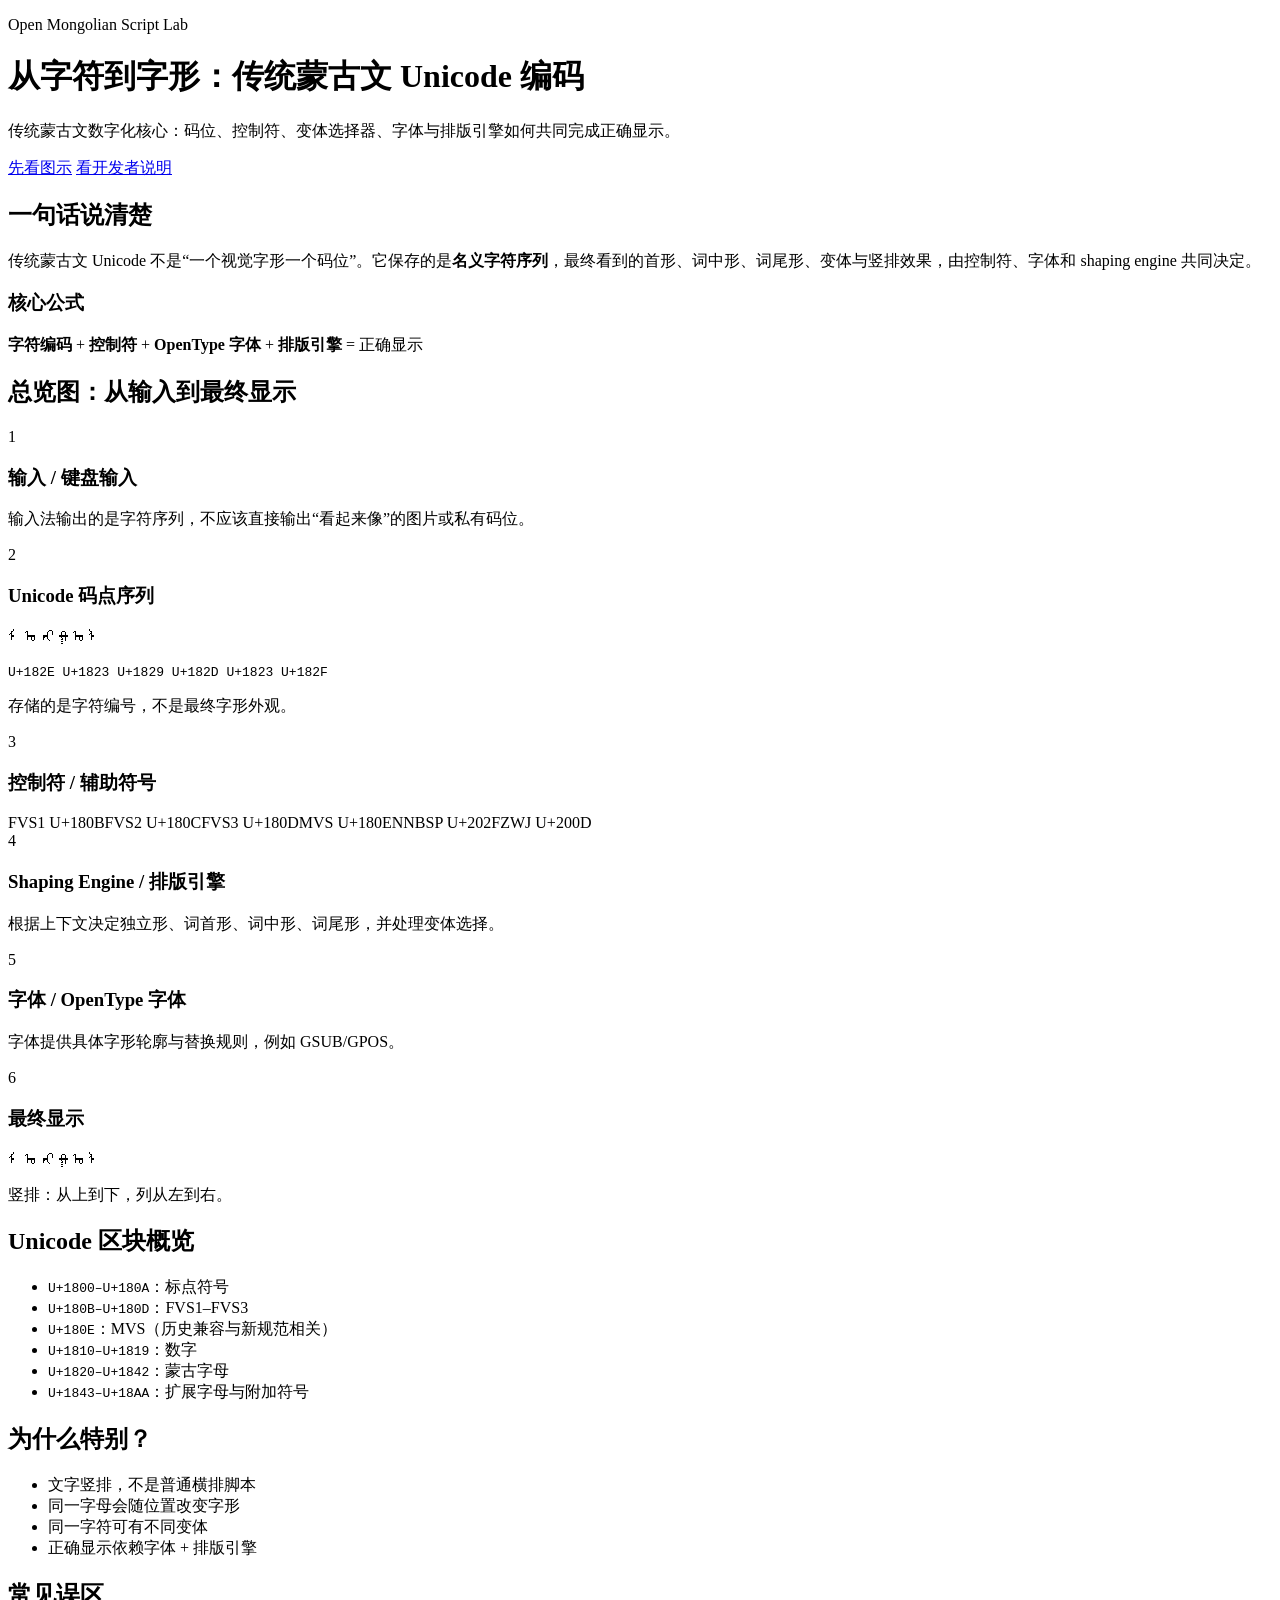
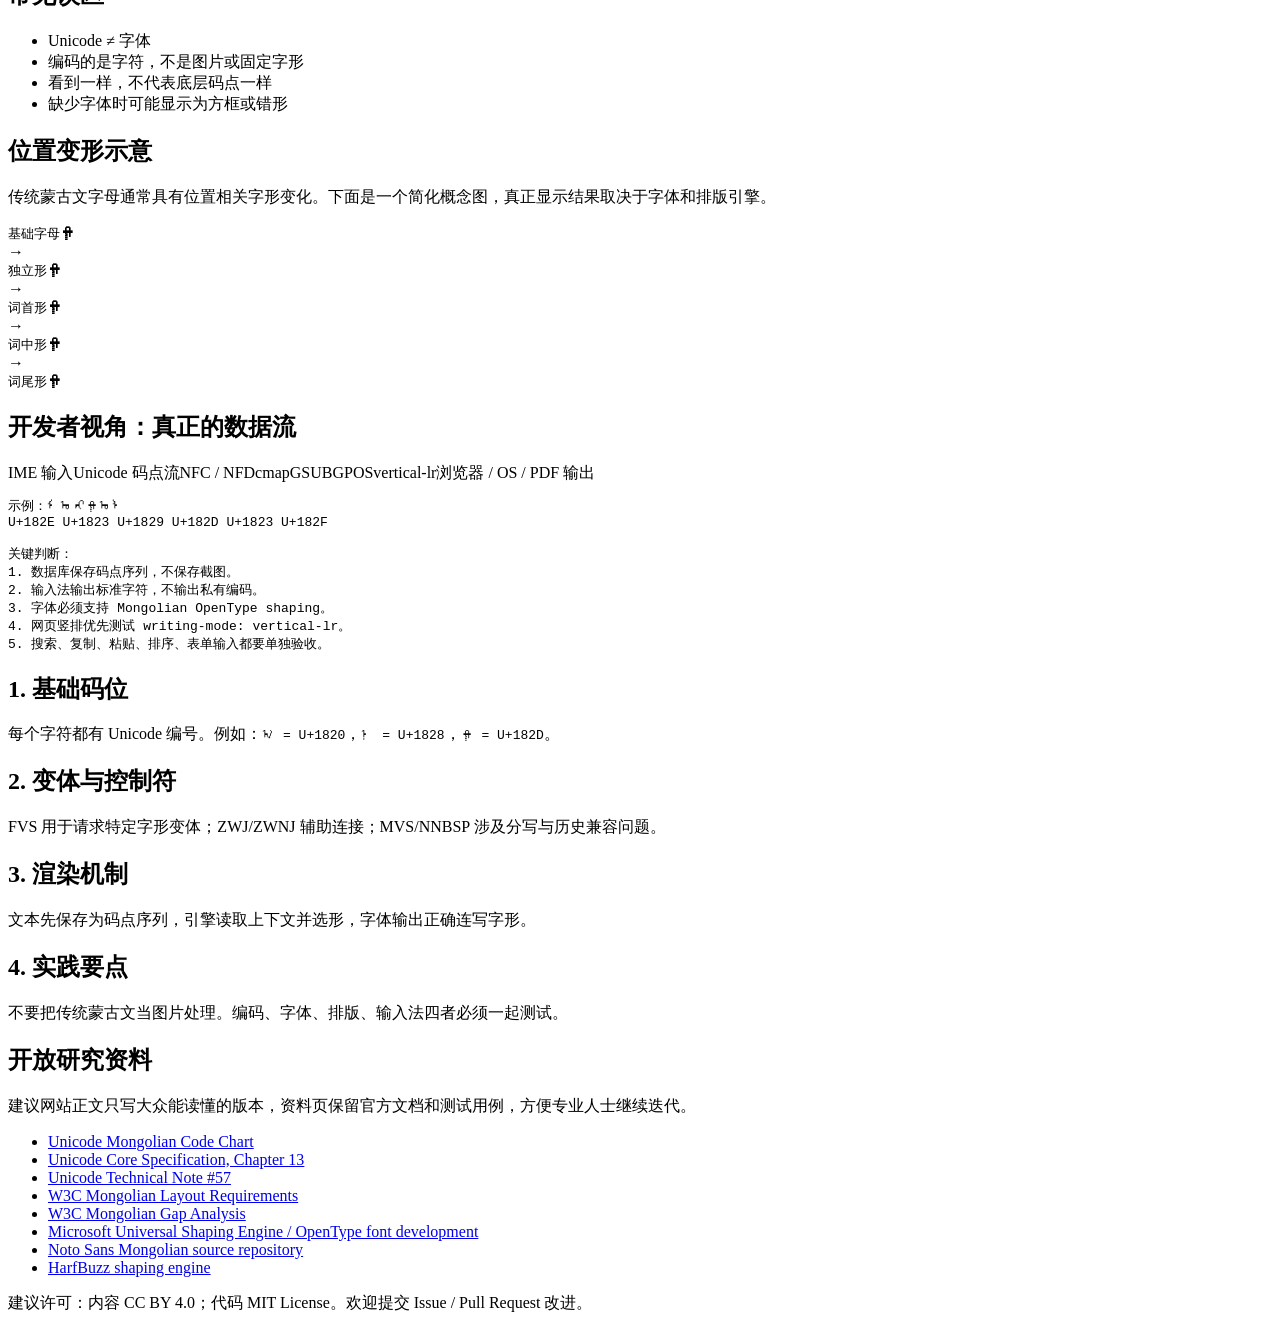
==== index.html @ ed8acf98 "Add initial open Unicode guide webpage" ====
<!doctype html>
<html lang="zh-Hans">
<head>
  <meta charset="utf-8" />
  <meta name="viewport" content="width=device-width, initial-scale=1" />
  <title>从字符到字形：传统蒙古文 Unicode 编码</title>
  <meta name="description" content="用图示解释传统蒙古文 Unicode 编码：码位、FVS/MVS/ZWJ、字体、排版引擎与竖排显示。适合大众理解，也适合开发者继续研究迭代。" />
  <link rel="stylesheet" href="./style.css" />
</head>
<body>
  <header class="hero">
    <p class="eyebrow">Open Mongolian Script Lab</p>
    <h1>从字符到字形：传统蒙古文 Unicode 编码</h1>
    <p class="subtitle">传统蒙古文数字化核心：码位、控制符、变体选择器、字体与排版引擎如何共同完成正确显示。</p>
    <div class="hero-actions">
      <a href="#visual" class="btn primary">先看图示</a>
      <a href="#developer" class="btn">看开发者说明</a>
    </div>
  </header>

  <main>
    <section class="section two-col">
      <div>
        <h2>一句话说清楚</h2>
        <p class="lead">传统蒙古文 Unicode 不是“一个视觉字形一个码位”。它保存的是<strong>名义字符序列</strong>，最终看到的首形、词中形、词尾形、变体与竖排效果，由控制符、字体和 shaping engine 共同决定。</p>
      </div>
      <aside class="card">
        <h3>核心公式</h3>
        <p><strong>字符编码</strong> + <strong>控制符</strong> + <strong>OpenType 字体</strong> + <strong>排版引擎</strong> = 正确显示</p>
      </aside>
    </section>

    <section id="visual" class="section">
      <h2>总览图：从输入到最终显示</h2>
      <div class="pipeline">
        <article class="step"><span class="num">1</span><h3>输入 / 键盘输入</h3><p>输入法输出的是字符序列，不应该直接输出“看起来像”的图片或私有码位。</p></article>
        <article class="step"><span class="num">2</span><h3>Unicode 码点序列</h3><p class="mongolian-row">ᠮᠣᠩᠭᠣᠯ</p><code>U+182E U+1823 U+1829 U+182D U+1823 U+182F</code><p class="note">存储的是字符编号，不是最终字形外观。</p></article>
        <article class="step"><span class="num">3</span><h3>控制符 / 辅助符号</h3><div class="chips"><span>FVS1 U+180B</span><span>FVS2 U+180C</span><span>FVS3 U+180D</span><span>MVS U+180E</span><span>NNBSP U+202F</span><span>ZWJ U+200D</span></div></article>
        <article class="step"><span class="num">4</span><h3>Shaping Engine / 排版引擎</h3><p>根据上下文决定独立形、词首形、词中形、词尾形，并处理变体选择。</p></article>
        <article class="step"><span class="num">5</span><h3>字体 / OpenType 字体</h3><p>字体提供具体字形轮廓与替换规则，例如 GSUB/GPOS。</p></article>
        <article class="step"><span class="num">6</span><h3>最终显示</h3><div class="vertical-demo">ᠮᠣᠩᠭᠣᠯ</div><p>竖排：从上到下，列从左到右。</p></article>
      </div>
    </section>

    <section class="section grid-3">
      <article class="card"><h2>Unicode 区块概览</h2><ul><li><code>U+1800–U+180A</code>：标点符号</li><li><code>U+180B–U+180D</code>：FVS1–FVS3</li><li><code>U+180E</code>：MVS（历史兼容与新规范相关）</li><li><code>U+1810–U+1819</code>：数字</li><li><code>U+1820–U+1842</code>：蒙古字母</li><li><code>U+1843–U+18AA</code>：扩展字母与附加符号</li></ul></article>
      <article class="card"><h2>为什么特别？</h2><ul class="checks"><li>文字竖排，不是普通横排脚本</li><li>同一字母会随位置改变字形</li><li>同一字符可有不同变体</li><li>正确显示依赖字体 + 排版引擎</li></ul></article>
      <article class="card danger"><h2>常见误区</h2><ul><li>Unicode ≠ 字体</li><li>编码的是字符，不是图片或固定字形</li><li>看到一样，不代表底层码点一样</li><li>缺少字体时可能显示为方框或错形</li></ul></article>
    </section>

    <section class="section">
      <h2>位置变形示意</h2>
      <p>传统蒙古文字母通常具有位置相关字形变化。下面是一个简化概念图，真正显示结果取决于字体和排版引擎。</p>
      <div class="forms"><div><small>基础字母</small><b>ᠭ</b></div><span>→</span><div><small>独立形</small><b>ᠭ</b></div><span>→</span><div><small>词首形</small><b>ᠭ‍</b></div><span>→</span><div><small>词中形</small><b>‍ᠭ‍</b></div><span>→</span><div><small>词尾形</small><b>‍ᠭ</b></div></div>
    </section>

    <section id="developer" class="section">
      <h2>开发者视角：真正的数据流</h2>
      <div class="flow"><span>IME 输入</span><span>Unicode 码点流</span><span>NFC / NFD</span><span>cmap</span><span>GSUB</span><span>GPOS</span><span>vertical-lr</span><span>浏览器 / OS / PDF 输出</span></div>
      <pre><code>示例：ᠮᠣᠩᠭᠣᠯ
U+182E U+1823 U+1829 U+182D U+1823 U+182F

关键判断：
1. 数据库保存码点序列，不保存截图。
2. 输入法输出标准字符，不输出私有编码。
3. 字体必须支持 Mongolian OpenType shaping。
4. 网页竖排优先测试 writing-mode: vertical-lr。
5. 搜索、复制、粘贴、排序、表单输入都要单独验收。</code></pre>
    </section>

    <section class="section four">
      <article class="card"><h2>1. 基础码位</h2><p>每个字符都有 Unicode 编号。例如：<code>ᠠ = U+1820</code>，<code>ᠨ = U+1828</code>，<code>ᠭ = U+182D</code>。</p></article>
      <article class="card"><h2>2. 变体与控制符</h2><p>FVS 用于请求特定字形变体；ZWJ/ZWNJ 辅助连接；MVS/NNBSP 涉及分写与历史兼容问题。</p></article>
      <article class="card"><h2>3. 渲染机制</h2><p>文本先保存为码点序列，引擎读取上下文并选形，字体输出正确连写字形。</p></article>
      <article class="card"><h2>4. 实践要点</h2><p>不要把传统蒙古文当图片处理。编码、字体、排版、输入法四者必须一起测试。</p></article>
    </section>

    <section class="section sources">
      <h2>开放研究资料</h2>
      <p>建议网站正文只写大众能读懂的版本，资料页保留官方文档和测试用例，方便专业人士继续迭代。</p>
      <ul>
        <li><a href="https://www.unicode.org/charts/PDF/U1800.pdf">Unicode Mongolian Code Chart</a></li>
        <li><a href="https://www.unicode.org/versions/Unicode17.0.0/core-spec/chapter-13/">Unicode Core Specification, Chapter 13</a></li>
        <li><a href="https://www.unicode.org/notes/tn57/">Unicode Technical Note #57</a></li>
        <li><a href="https://www.w3.org/TR/mlreq/">W3C Mongolian Layout Requirements</a></li>
        <li><a href="https://www.w3.org/TR/mong-gap/">W3C Mongolian Gap Analysis</a></li>
        <li><a href="https://learn.microsoft.com/en-us/typography/script-development/use">Microsoft Universal Shaping Engine / OpenType font development</a></li>
        <li><a href="https://github.com/notofonts/mongolian">Noto Sans Mongolian source repository</a></li>
        <li><a href="https://github.com/harfbuzz/harfbuzz">HarfBuzz shaping engine</a></li>
      </ul>
    </section>
  </main>
  <footer><p>建议许可：内容 CC BY 4.0；代码 MIT License。欢迎提交 Issue / Pull Request 改进。</p></footer>
</body>
</html>
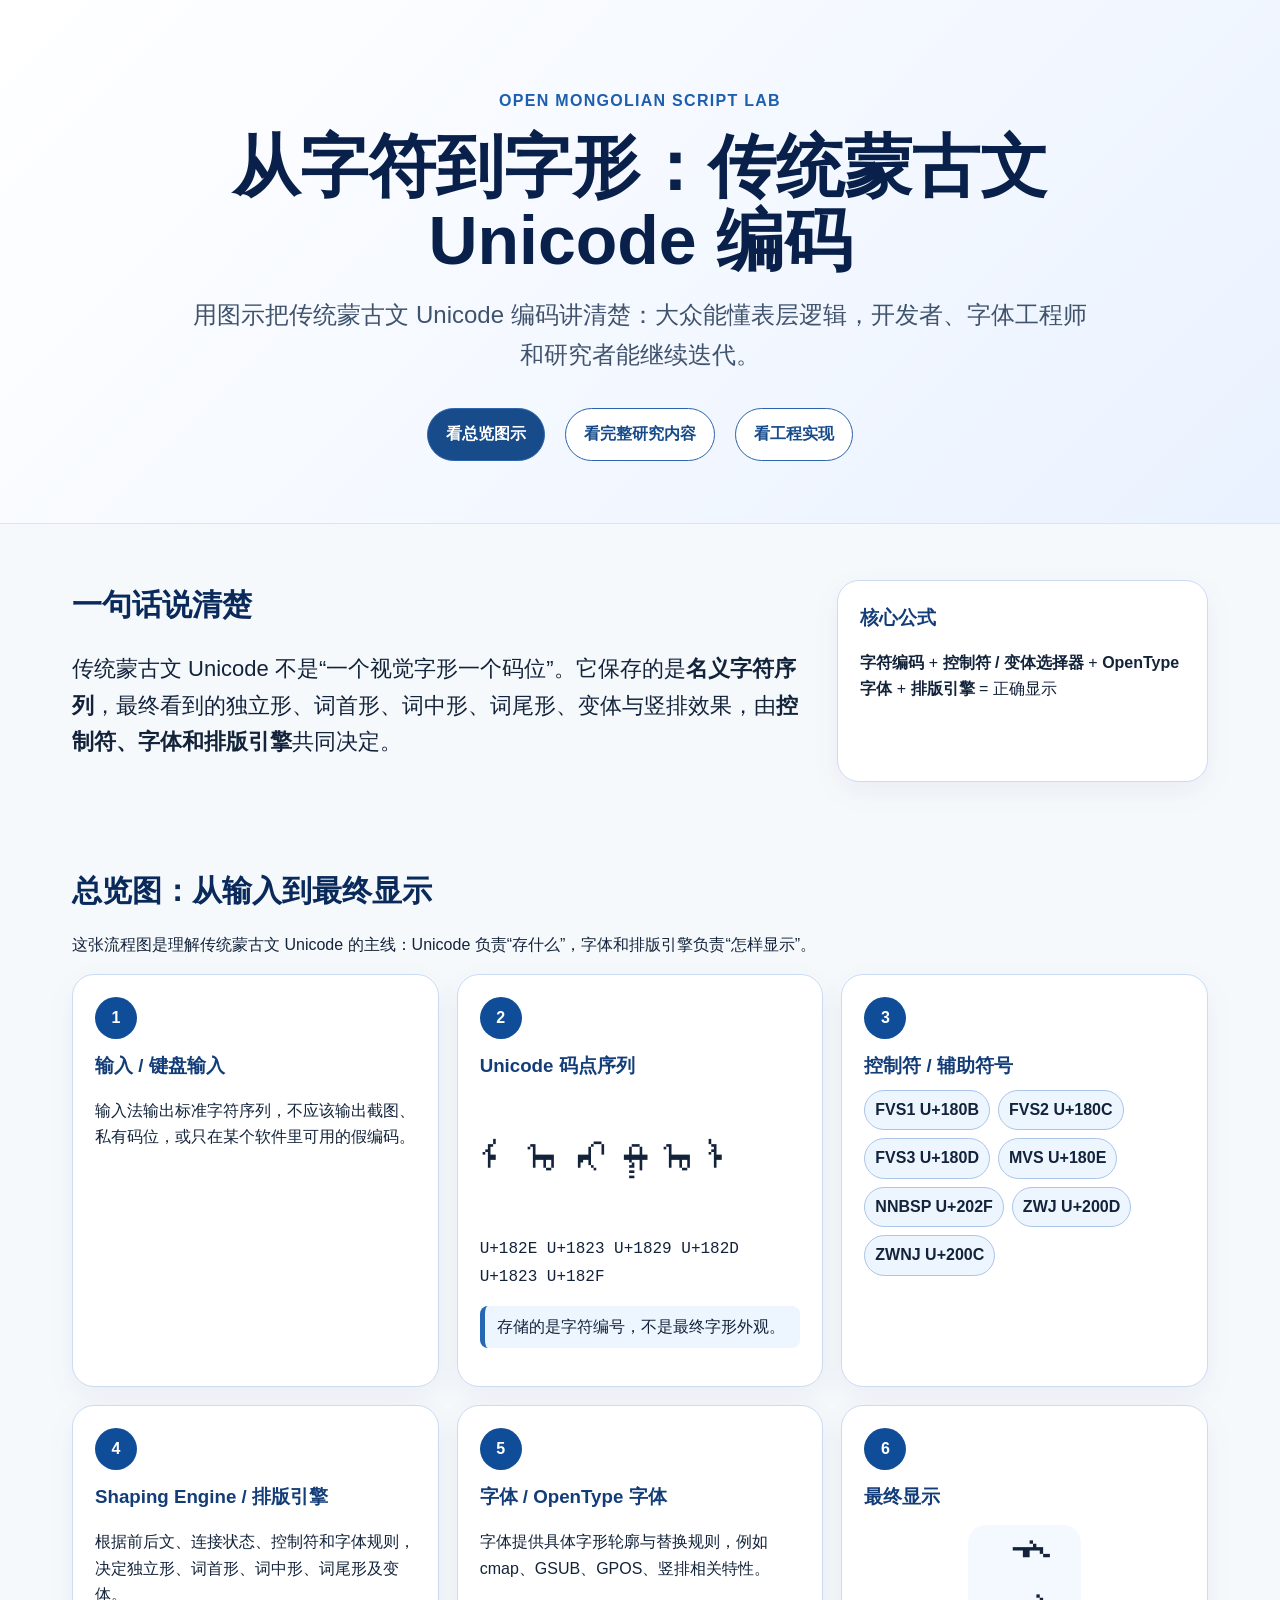
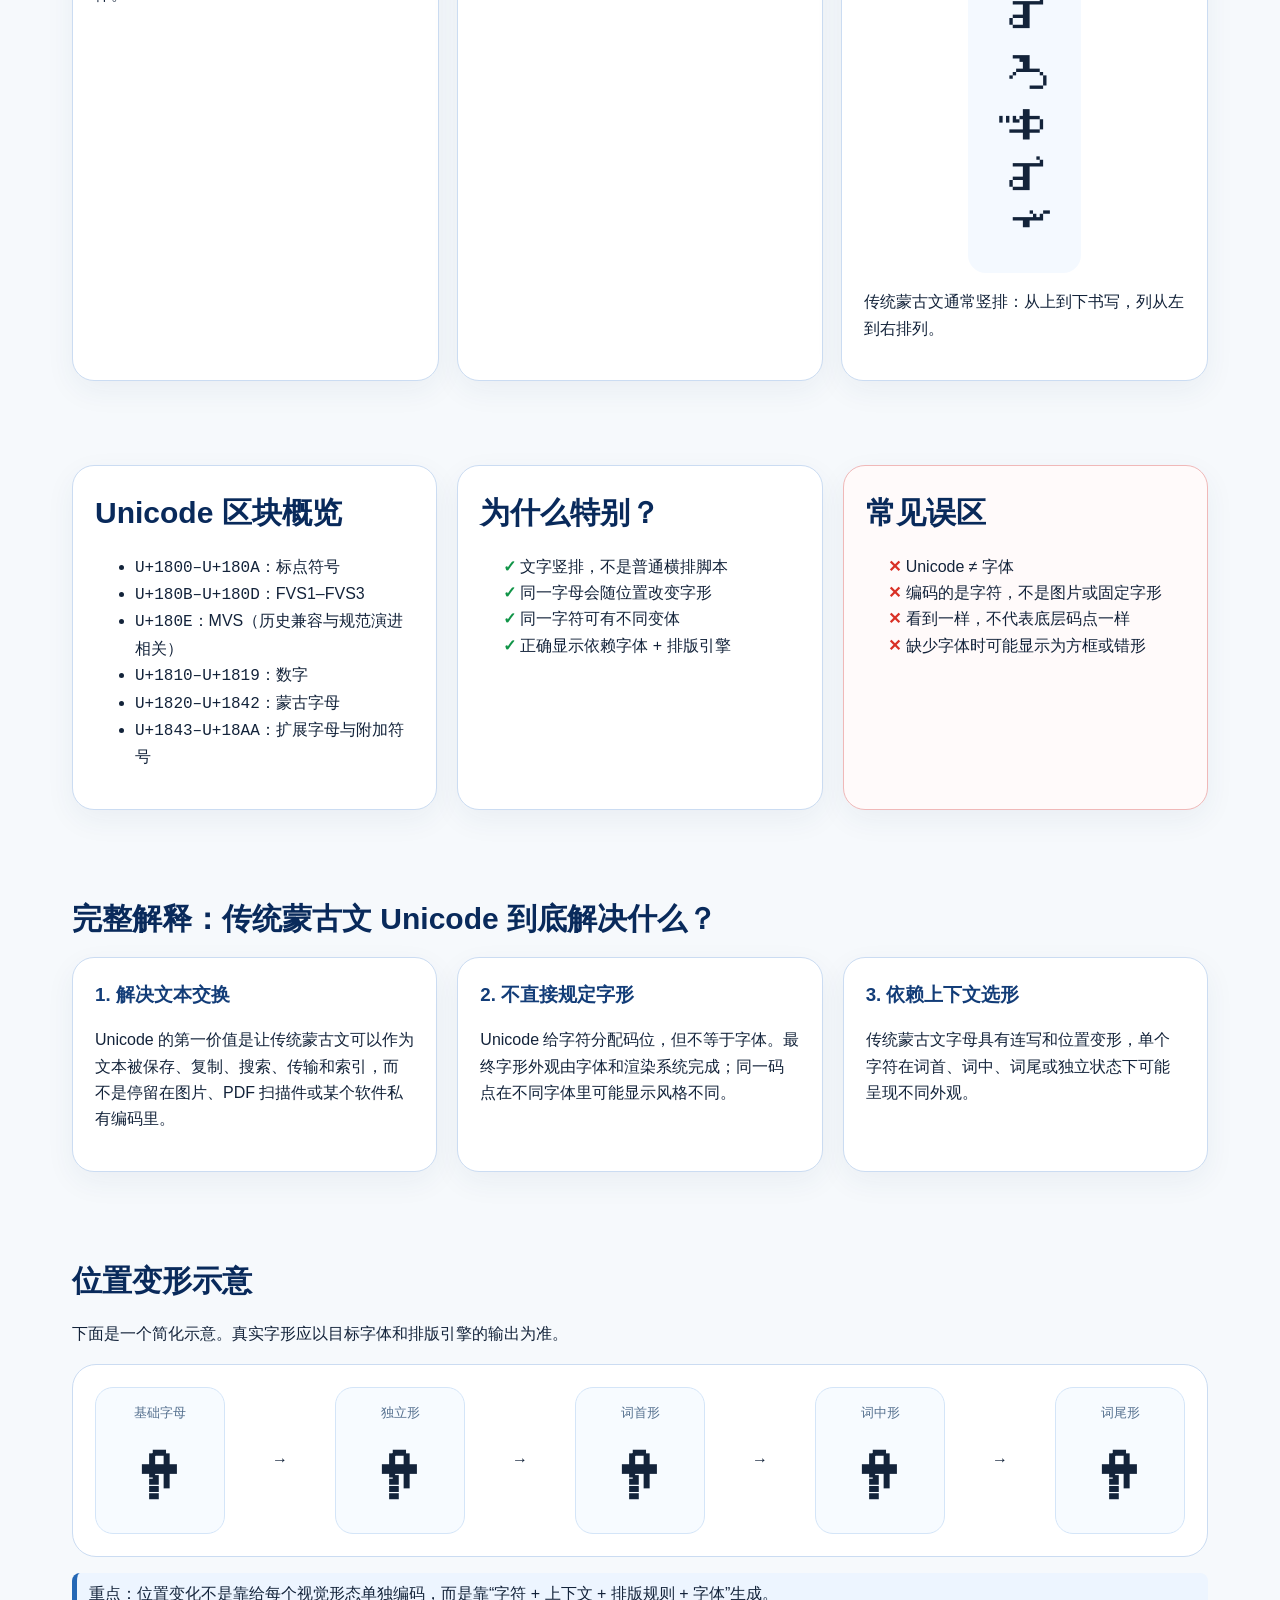
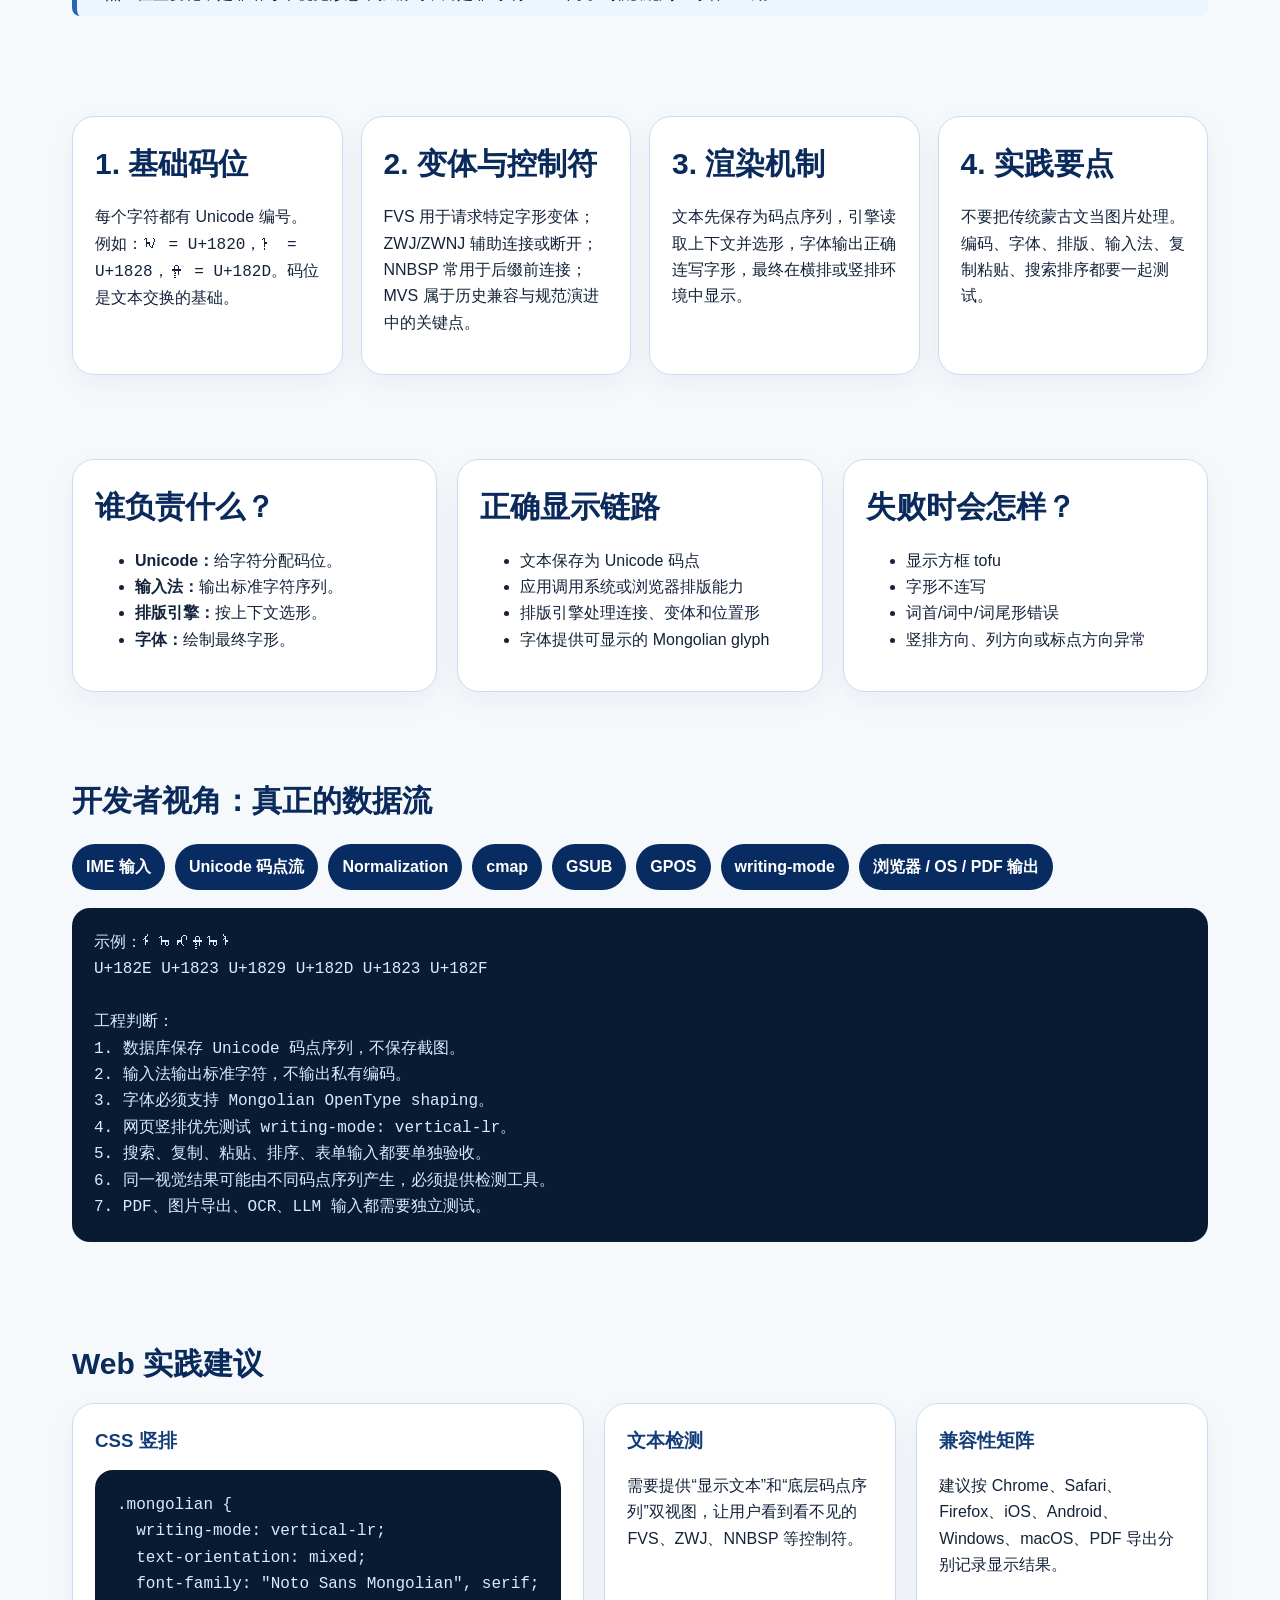
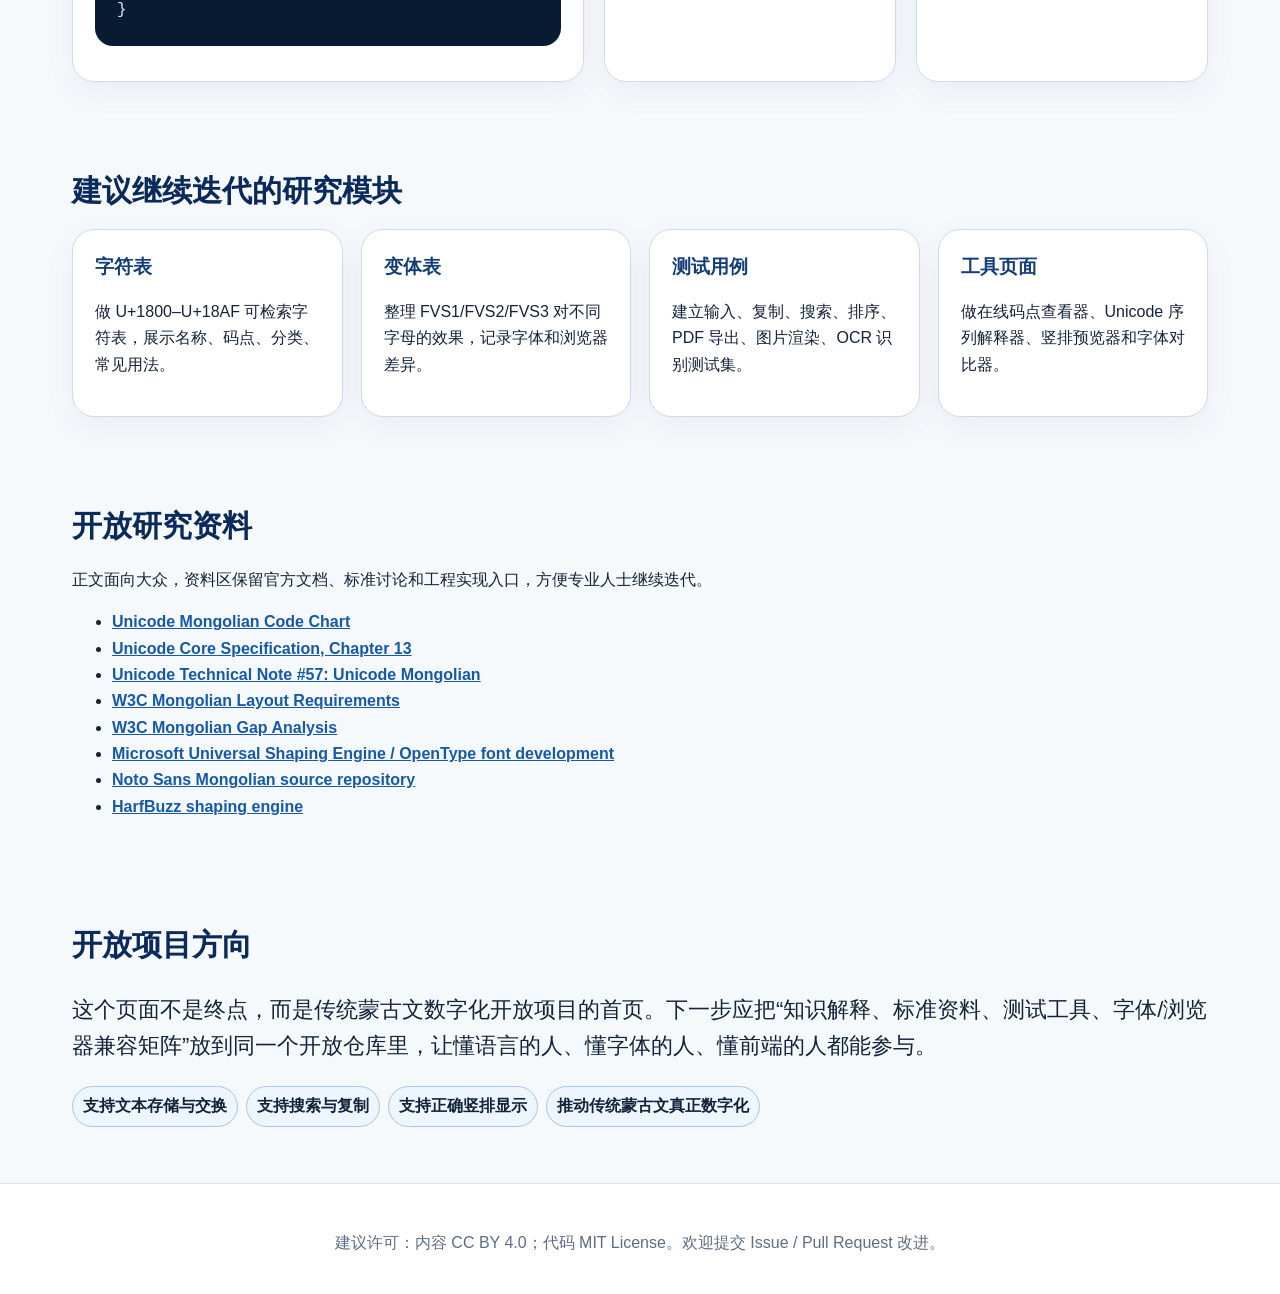
==== commit 4ade37a9: "Expand guide with full visual explanation and research sections" ====
--- a/index.html
+++ b/index.html
@@ -11,10 +11,11 @@
   <header class="hero">
     <p class="eyebrow">Open Mongolian Script Lab</p>
     <h1>从字符到字形：传统蒙古文 Unicode 编码</h1>
-    <p class="subtitle">传统蒙古文数字化核心：码位、控制符、变体选择器、字体与排版引擎如何共同完成正确显示。</p>
+    <p class="subtitle">用图示把传统蒙古文 Unicode 编码讲清楚：大众能懂表层逻辑，开发者、字体工程师和研究者能继续迭代。</p>
     <div class="hero-actions">
-      <a href="#visual" class="btn primary">先看图示</a>
-      <a href="#developer" class="btn">看开发者说明</a>
+      <a href="#visual" class="btn primary">看总览图示</a>
+      <a href="#deep-dive" class="btn">看完整研究内容</a>
+      <a href="#developer" class="btn">看工程实现</a>
     </div>
   </header>
 
@@ -22,66 +23,108 @@
     <section class="section two-col">
       <div>
         <h2>一句话说清楚</h2>
-        <p class="lead">传统蒙古文 Unicode 不是“一个视觉字形一个码位”。它保存的是<strong>名义字符序列</strong>，最终看到的首形、词中形、词尾形、变体与竖排效果，由控制符、字体和 shaping engine 共同决定。</p>
+        <p class="lead">传统蒙古文 Unicode 不是“一个视觉字形一个码位”。它保存的是<strong>名义字符序列</strong>，最终看到的独立形、词首形、词中形、词尾形、变体与竖排效果，由<strong>控制符、字体和排版引擎</strong>共同决定。</p>
       </div>
       <aside class="card">
         <h3>核心公式</h3>
-        <p><strong>字符编码</strong> + <strong>控制符</strong> + <strong>OpenType 字体</strong> + <strong>排版引擎</strong> = 正确显示</p>
+        <p><strong>字符编码</strong> + <strong>控制符 / 变体选择器</strong> + <strong>OpenType 字体</strong> + <strong>排版引擎</strong> = 正确显示</p>
       </aside>
     </section>
 
     <section id="visual" class="section">
       <h2>总览图：从输入到最终显示</h2>
+      <p>这张流程图是理解传统蒙古文 Unicode 的主线：Unicode 负责“存什么”，字体和排版引擎负责“怎样显示”。</p>
       <div class="pipeline">
-        <article class="step"><span class="num">1</span><h3>输入 / 键盘输入</h3><p>输入法输出的是字符序列，不应该直接输出“看起来像”的图片或私有码位。</p></article>
+        <article class="step"><span class="num">1</span><h3>输入 / 键盘输入</h3><p>输入法输出标准字符序列，不应该输出截图、私有码位，或只在某个软件里可用的假编码。</p></article>
         <article class="step"><span class="num">2</span><h3>Unicode 码点序列</h3><p class="mongolian-row">ᠮᠣᠩᠭᠣᠯ</p><code>U+182E U+1823 U+1829 U+182D U+1823 U+182F</code><p class="note">存储的是字符编号，不是最终字形外观。</p></article>
-        <article class="step"><span class="num">3</span><h3>控制符 / 辅助符号</h3><div class="chips"><span>FVS1 U+180B</span><span>FVS2 U+180C</span><span>FVS3 U+180D</span><span>MVS U+180E</span><span>NNBSP U+202F</span><span>ZWJ U+200D</span></div></article>
-        <article class="step"><span class="num">4</span><h3>Shaping Engine / 排版引擎</h3><p>根据上下文决定独立形、词首形、词中形、词尾形，并处理变体选择。</p></article>
-        <article class="step"><span class="num">5</span><h3>字体 / OpenType 字体</h3><p>字体提供具体字形轮廓与替换规则，例如 GSUB/GPOS。</p></article>
-        <article class="step"><span class="num">6</span><h3>最终显示</h3><div class="vertical-demo">ᠮᠣᠩᠭᠣᠯ</div><p>竖排：从上到下，列从左到右。</p></article>
+        <article class="step"><span class="num">3</span><h3>控制符 / 辅助符号</h3><div class="chips"><span>FVS1 U+180B</span><span>FVS2 U+180C</span><span>FVS3 U+180D</span><span>MVS U+180E</span><span>NNBSP U+202F</span><span>ZWJ U+200D</span><span>ZWNJ U+200C</span></div></article>
+        <article class="step"><span class="num">4</span><h3>Shaping Engine / 排版引擎</h3><p>根据前后文、连接状态、控制符和字体规则，决定独立形、词首形、词中形、词尾形及变体。</p></article>
+        <article class="step"><span class="num">5</span><h3>字体 / OpenType 字体</h3><p>字体提供具体字形轮廓与替换规则，例如 cmap、GSUB、GPOS、竖排相关特性。</p></article>
+        <article class="step"><span class="num">6</span><h3>最终显示</h3><div class="vertical-demo">ᠮᠣᠩᠭᠣᠯ</div><p>传统蒙古文通常竖排：从上到下书写，列从左到右排列。</p></article>
       </div>
     </section>
 
     <section class="section grid-3">
-      <article class="card"><h2>Unicode 区块概览</h2><ul><li><code>U+1800–U+180A</code>：标点符号</li><li><code>U+180B–U+180D</code>：FVS1–FVS3</li><li><code>U+180E</code>：MVS（历史兼容与新规范相关）</li><li><code>U+1810–U+1819</code>：数字</li><li><code>U+1820–U+1842</code>：蒙古字母</li><li><code>U+1843–U+18AA</code>：扩展字母与附加符号</li></ul></article>
+      <article class="card"><h2>Unicode 区块概览</h2><ul><li><code>U+1800–U+180A</code>：标点符号</li><li><code>U+180B–U+180D</code>：FVS1–FVS3</li><li><code>U+180E</code>：MVS（历史兼容与规范演进相关）</li><li><code>U+1810–U+1819</code>：数字</li><li><code>U+1820–U+1842</code>：蒙古字母</li><li><code>U+1843–U+18AA</code>：扩展字母与附加符号</li></ul></article>
       <article class="card"><h2>为什么特别？</h2><ul class="checks"><li>文字竖排，不是普通横排脚本</li><li>同一字母会随位置改变字形</li><li>同一字符可有不同变体</li><li>正确显示依赖字体 + 排版引擎</li></ul></article>
       <article class="card danger"><h2>常见误区</h2><ul><li>Unicode ≠ 字体</li><li>编码的是字符，不是图片或固定字形</li><li>看到一样，不代表底层码点一样</li><li>缺少字体时可能显示为方框或错形</li></ul></article>
     </section>
 
+    <section id="deep-dive" class="section">
+      <h2>完整解释：传统蒙古文 Unicode 到底解决什么？</h2>
+      <div class="grid-3">
+        <article class="card"><h3>1. 解决文本交换</h3><p>Unicode 的第一价值是让传统蒙古文可以作为文本被保存、复制、搜索、传输和索引，而不是停留在图片、PDF 扫描件或某个软件私有编码里。</p></article>
+        <article class="card"><h3>2. 不直接规定字形</h3><p>Unicode 给字符分配码位，但不等于字体。最终字形外观由字体和渲染系统完成；同一码点在不同字体里可能显示风格不同。</p></article>
+        <article class="card"><h3>3. 依赖上下文选形</h3><p>传统蒙古文字母具有连写和位置变形，单个字符在词首、词中、词尾或独立状态下可能呈现不同外观。</p></article>
+      </div>
+    </section>
+
     <section class="section">
       <h2>位置变形示意</h2>
-      <p>传统蒙古文字母通常具有位置相关字形变化。下面是一个简化概念图，真正显示结果取决于字体和排版引擎。</p>
+      <p>下面是一个简化示意。真实字形应以目标字体和排版引擎的输出为准。</p>
       <div class="forms"><div><small>基础字母</small><b>ᠭ</b></div><span>→</span><div><small>独立形</small><b>ᠭ</b></div><span>→</span><div><small>词首形</small><b>ᠭ‍</b></div><span>→</span><div><small>词中形</small><b>‍ᠭ‍</b></div><span>→</span><div><small>词尾形</small><b>‍ᠭ</b></div></div>
+      <p class="note">重点：位置变化不是靠给每个视觉形态单独编码，而是靠“字符 + 上下文 + 排版规则 + 字体”生成。</p>
+    </section>
+
+    <section class="section four">
+      <article class="card"><h2>1. 基础码位</h2><p>每个字符都有 Unicode 编号。例如：<code>ᠠ = U+1820</code>，<code>ᠨ = U+1828</code>，<code>ᠭ = U+182D</code>。码位是文本交换的基础。</p></article>
+      <article class="card"><h2>2. 变体与控制符</h2><p>FVS 用于请求特定字形变体；ZWJ/ZWNJ 辅助连接或断开；NNBSP 常用于后缀前连接；MVS 属于历史兼容与规范演进中的关键点。</p></article>
+      <article class="card"><h2>3. 渲染机制</h2><p>文本先保存为码点序列，引擎读取上下文并选形，字体输出正确连写字形，最终在横排或竖排环境中显示。</p></article>
+      <article class="card"><h2>4. 实践要点</h2><p>不要把传统蒙古文当图片处理。编码、字体、排版、输入法、复制粘贴、搜索排序都要一起测试。</p></article>
+    </section>
+
+    <section class="section grid-3">
+      <article class="card"><h2>谁负责什么？</h2><ul><li><strong>Unicode：</strong>给字符分配码位。</li><li><strong>输入法：</strong>输出标准字符序列。</li><li><strong>排版引擎：</strong>按上下文选形。</li><li><strong>字体：</strong>绘制最终字形。</li></ul></article>
+      <article class="card"><h2>正确显示链路</h2><ul><li>文本保存为 Unicode 码点</li><li>应用调用系统或浏览器排版能力</li><li>排版引擎处理连接、变体和位置形</li><li>字体提供可显示的 Mongolian glyph</li></ul></article>
+      <article class="card"><h2>失败时会怎样？</h2><ul><li>显示方框 tofu</li><li>字形不连写</li><li>词首/词中/词尾形错误</li><li>竖排方向、列方向或标点方向异常</li></ul></article>
     </section>
 
     <section id="developer" class="section">
       <h2>开发者视角：真正的数据流</h2>
-      <div class="flow"><span>IME 输入</span><span>Unicode 码点流</span><span>NFC / NFD</span><span>cmap</span><span>GSUB</span><span>GPOS</span><span>vertical-lr</span><span>浏览器 / OS / PDF 输出</span></div>
+      <div class="flow"><span>IME 输入</span><span>Unicode 码点流</span><span>Normalization</span><span>cmap</span><span>GSUB</span><span>GPOS</span><span>writing-mode</span><span>浏览器 / OS / PDF 输出</span></div>
       <pre><code>示例：ᠮᠣᠩᠭᠣᠯ
 U+182E U+1823 U+1829 U+182D U+1823 U+182F
 
-关键判断：
-1. 数据库保存码点序列，不保存截图。
+工程判断：
+1. 数据库保存 Unicode 码点序列，不保存截图。
 2. 输入法输出标准字符，不输出私有编码。
 3. 字体必须支持 Mongolian OpenType shaping。
 4. 网页竖排优先测试 writing-mode: vertical-lr。
-5. 搜索、复制、粘贴、排序、表单输入都要单独验收。</code></pre>
+5. 搜索、复制、粘贴、排序、表单输入都要单独验收。
+6. 同一视觉结果可能由不同码点序列产生，必须提供检测工具。
+7. PDF、图片导出、OCR、LLM 输入都需要独立测试。</code></pre>
     </section>
 
-    <section class="section four">
-      <article class="card"><h2>1. 基础码位</h2><p>每个字符都有 Unicode 编号。例如：<code>ᠠ = U+1820</code>，<code>ᠨ = U+1828</code>，<code>ᠭ = U+182D</code>。</p></article>
-      <article class="card"><h2>2. 变体与控制符</h2><p>FVS 用于请求特定字形变体；ZWJ/ZWNJ 辅助连接；MVS/NNBSP 涉及分写与历史兼容问题。</p></article>
-      <article class="card"><h2>3. 渲染机制</h2><p>文本先保存为码点序列，引擎读取上下文并选形，字体输出正确连写字形。</p></article>
-      <article class="card"><h2>4. 实践要点</h2><p>不要把传统蒙古文当图片处理。编码、字体、排版、输入法四者必须一起测试。</p></article>
+    <section class="section">
+      <h2>Web 实践建议</h2>
+      <div class="grid-3">
+        <article class="card"><h3>CSS 竖排</h3><pre><code>.mongolian {
+  writing-mode: vertical-lr;
+  text-orientation: mixed;
+  font-family: "Noto Sans Mongolian", serif;
+}</code></pre></article>
+        <article class="card"><h3>文本检测</h3><p>需要提供“显示文本”和“底层码点序列”双视图，让用户看到看不见的 FVS、ZWJ、NNBSP 等控制符。</p></article>
+        <article class="card"><h3>兼容性矩阵</h3><p>建议按 Chrome、Safari、Firefox、iOS、Android、Windows、macOS、PDF 导出分别记录显示结果。</p></article>
+      </div>
+    </section>
+
+    <section class="section">
+      <h2>建议继续迭代的研究模块</h2>
+      <div class="four">
+        <article class="card"><h3>字符表</h3><p>做 U+1800–U+18AF 可检索字符表，展示名称、码点、分类、常见用法。</p></article>
+        <article class="card"><h3>变体表</h3><p>整理 FVS1/FVS2/FVS3 对不同字母的效果，记录字体和浏览器差异。</p></article>
+        <article class="card"><h3>测试用例</h3><p>建立输入、复制、搜索、排序、PDF 导出、图片渲染、OCR 识别测试集。</p></article>
+        <article class="card"><h3>工具页面</h3><p>做在线码点查看器、Unicode 序列解释器、竖排预览器和字体对比器。</p></article>
+      </div>
     </section>
 
     <section class="section sources">
       <h2>开放研究资料</h2>
-      <p>建议网站正文只写大众能读懂的版本，资料页保留官方文档和测试用例，方便专业人士继续迭代。</p>
+      <p>正文面向大众，资料区保留官方文档、标准讨论和工程实现入口，方便专业人士继续迭代。</p>
       <ul>
         <li><a href="https://www.unicode.org/charts/PDF/U1800.pdf">Unicode Mongolian Code Chart</a></li>
         <li><a href="https://www.unicode.org/versions/Unicode17.0.0/core-spec/chapter-13/">Unicode Core Specification, Chapter 13</a></li>
-        <li><a href="https://www.unicode.org/notes/tn57/">Unicode Technical Note #57</a></li>
+        <li><a href="https://www.unicode.org/notes/tn57/">Unicode Technical Note #57: Unicode Mongolian</a></li>
         <li><a href="https://www.w3.org/TR/mlreq/">W3C Mongolian Layout Requirements</a></li>
         <li><a href="https://www.w3.org/TR/mong-gap/">W3C Mongolian Gap Analysis</a></li>
         <li><a href="https://learn.microsoft.com/en-us/typography/script-development/use">Microsoft Universal Shaping Engine / OpenType font development</a></li>
@@ -89,6 +132,12 @@
         <li><a href="https://github.com/harfbuzz/harfbuzz">HarfBuzz shaping engine</a></li>
       </ul>
     </section>
+
+    <section class="section">
+      <h2>开放项目方向</h2>
+      <p class="lead">这个页面不是终点，而是传统蒙古文数字化开放项目的首页。下一步应把“知识解释、标准资料、测试工具、字体/浏览器兼容矩阵”放到同一个开放仓库里，让懂语言的人、懂字体的人、懂前端的人都能参与。</p>
+      <div class="chips"><span>支持文本存储与交换</span><span>支持搜索与复制</span><span>支持正确竖排显示</span><span>推动传统蒙古文真正数字化</span></div>
+    </section>
   </main>
   <footer><p>建议许可：内容 CC BY 4.0；代码 MIT License。欢迎提交 Issue / Pull Request 改进。</p></footer>
 </body>
--- a/style.css
+++ b/style.css
@@ -0,0 +1 @@
+*{box-sizing:border-box}body{margin:0;font-family:-apple-system,BlinkMacSystemFont,"Segoe UI","Noto Sans SC","Noto Sans Mongolian",Arial,sans-serif;color:#13233a;background:#f6f9fc;line-height:1.65}.hero{background:linear-gradient(135deg,#ffffff,#eaf2ff);padding:72px 24px 56px;text-align:center;border-bottom:1px solid #d9e5f5}.eyebrow{color:#1d5fae;font-weight:800;letter-spacing:.08em;text-transform:uppercase}.hero h1{font-size:clamp(34px,6vw,68px);line-height:1.08;margin:10px auto;max-width:1100px;color:#08204a}.subtitle{font-size:clamp(18px,2vw,24px);max-width:900px;margin:18px auto;color:#40536d}.hero-actions{margin-top:28px}.btn{display:inline-block;margin:6px 8px;padding:12px 18px;border:1px solid #2c64ad;border-radius:999px;color:#174b8a;text-decoration:none;font-weight:700;background:white}.btn.primary{background:#174b8a;color:white}.section{max-width:1180px;margin:28px auto;padding:28px 22px}.two-col{display:grid;grid-template-columns:2fr 1fr;gap:24px}.lead{font-size:22px}.card,.step{background:#fff;border:1px solid #cbdcf2;border-radius:22px;padding:22px;box-shadow:0 10px 30px rgba(26,65,110,.06)}h2{font-size:30px;color:#092a5b;margin:0 0 14px}h3{color:#133d78;margin:0 0 8px}.pipeline{display:grid;grid-template-columns:repeat(3,1fr);gap:18px}.num{display:inline-grid;place-items:center;background:#0f4d99;color:white;border-radius:50%;width:42px;height:42px;font-weight:900;margin-bottom:12px}.mongolian-row{font-size:42px;letter-spacing:.08em}.note{background:#edf5ff;border-left:5px solid #2467b5;padding:8px 12px;border-radius:8px}.chips{display:flex;flex-wrap:wrap;gap:8px}.chips span{background:#edf5ff;border:1px solid #aac5e8;border-radius:999px;padding:6px 10px;font-weight:700}.vertical-demo{writing-mode:vertical-lr;text-orientation:mixed;font-size:54px;min-height:180px;margin:12px auto;padding:12px;background:#f4f9ff;border-radius:18px;width:max-content}.grid-3{display:grid;grid-template-columns:repeat(3,1fr);gap:20px}.checks li::marker{content:"✓ ";color:#109447;font-weight:900}.danger{border-color:#f0b8b8;background:#fffafa}.danger li::marker{content:"✕ ";color:#d93025;font-weight:900}.forms{display:flex;align-items:center;justify-content:space-between;gap:12px;background:white;border:1px solid #cbdcf2;border-radius:24px;padding:22px;overflow:auto}.forms div{min-width:130px;text-align:center;background:#f7fbff;border:1px solid #d4e5f8;border-radius:18px;padding:14px}.forms b{display:block;font-size:58px}.forms small{display:block;color:#55708f}.flow{display:flex;flex-wrap:wrap;gap:10px;margin:18px 0}.flow span{background:#082b61;color:#fff;border-radius:999px;padding:10px 14px;font-weight:800}.four{display:grid;grid-template-columns:repeat(4,1fr);gap:18px}pre{background:#081b33;color:#dbeafe;padding:22px;border-radius:18px;overflow:auto}code{font-family:"SFMono-Regular",Consolas,monospace}.sources a{color:#1559a8;font-weight:700}footer{text-align:center;padding:30px;color:#5b6e86;background:white;border-top:1px solid #d9e5f5}@media(max-width:900px){.two-col,.grid-3,.pipeline,.four{grid-template-columns:1fr}.hero{text-align:left}.forms{justify-content:flex-start}}
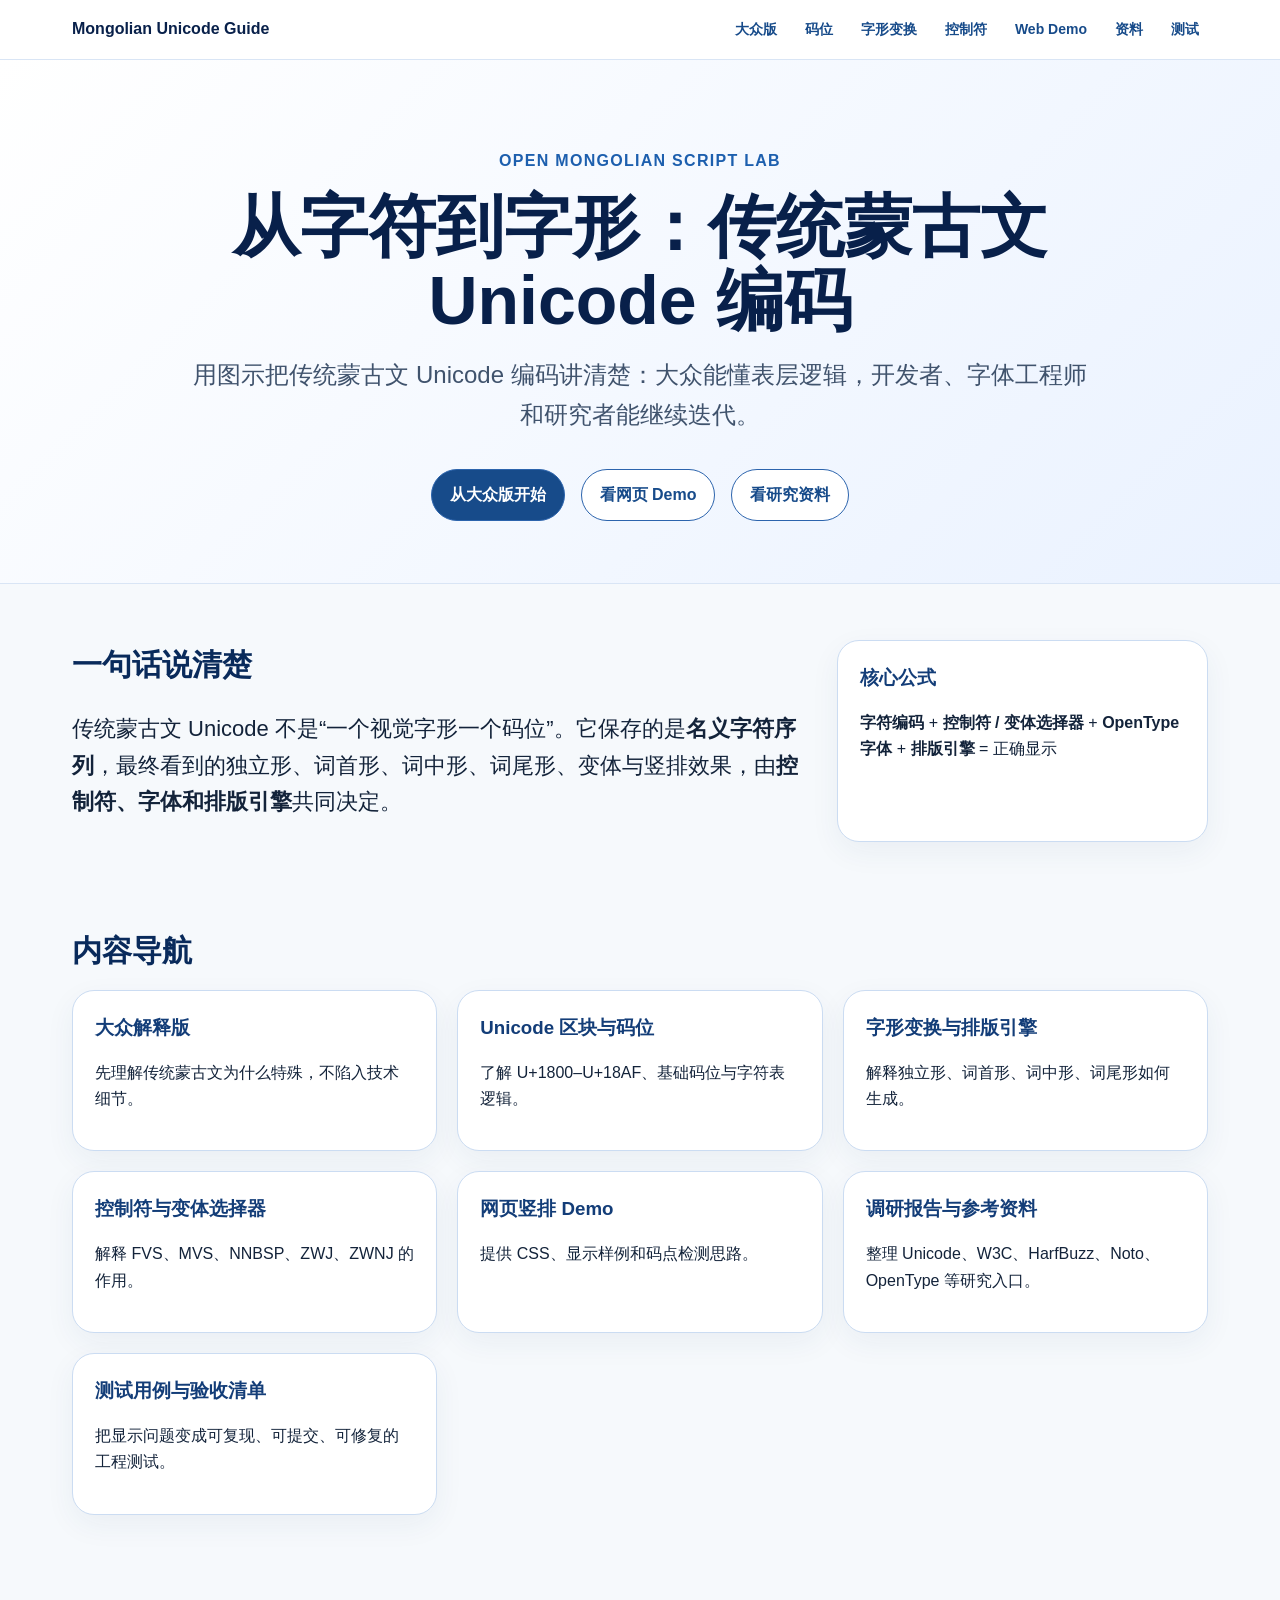
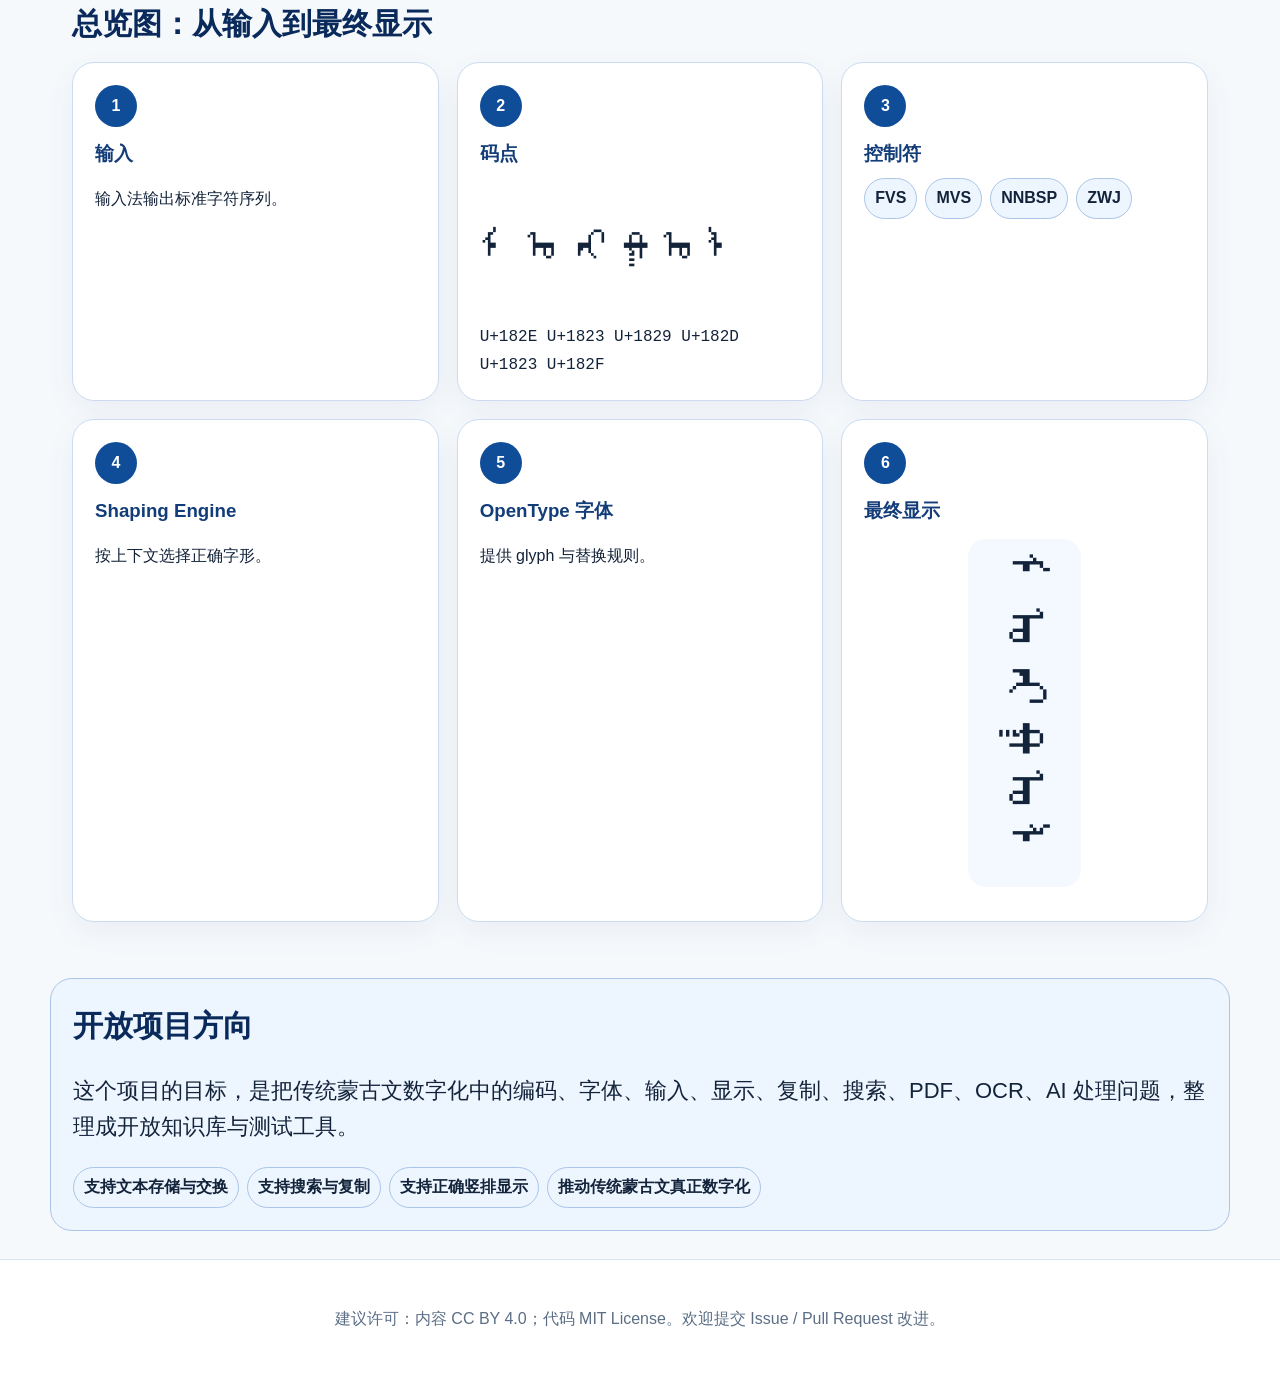
==== commit f2ece540: "Refactor homepage into navigation hub" ====
--- a/index.html
+++ b/index.html
@@ -8,137 +8,18 @@
   <link rel="stylesheet" href="./style.css" />
 </head>
 <body>
-  <header class="hero">
-    <p class="eyebrow">Open Mongolian Script Lab</p>
-    <h1>从字符到字形：传统蒙古文 Unicode 编码</h1>
-    <p class="subtitle">用图示把传统蒙古文 Unicode 编码讲清楚：大众能懂表层逻辑，开发者、字体工程师和研究者能继续迭代。</p>
-    <div class="hero-actions">
-      <a href="#visual" class="btn primary">看总览图示</a>
-      <a href="#deep-dive" class="btn">看完整研究内容</a>
-      <a href="#developer" class="btn">看工程实现</a>
-    </div>
-  </header>
-
-  <main>
-    <section class="section two-col">
-      <div>
-        <h2>一句话说清楚</h2>
-        <p class="lead">传统蒙古文 Unicode 不是“一个视觉字形一个码位”。它保存的是<strong>名义字符序列</strong>，最终看到的独立形、词首形、词中形、词尾形、变体与竖排效果，由<strong>控制符、字体和排版引擎</strong>共同决定。</p>
-      </div>
-      <aside class="card">
-        <h3>核心公式</h3>
-        <p><strong>字符编码</strong> + <strong>控制符 / 变体选择器</strong> + <strong>OpenType 字体</strong> + <strong>排版引擎</strong> = 正确显示</p>
-      </aside>
-    </section>
-
-    <section id="visual" class="section">
-      <h2>总览图：从输入到最终显示</h2>
-      <p>这张流程图是理解传统蒙古文 Unicode 的主线：Unicode 负责“存什么”，字体和排版引擎负责“怎样显示”。</p>
-      <div class="pipeline">
-        <article class="step"><span class="num">1</span><h3>输入 / 键盘输入</h3><p>输入法输出标准字符序列，不应该输出截图、私有码位，或只在某个软件里可用的假编码。</p></article>
-        <article class="step"><span class="num">2</span><h3>Unicode 码点序列</h3><p class="mongolian-row">ᠮᠣᠩᠭᠣᠯ</p><code>U+182E U+1823 U+1829 U+182D U+1823 U+182F</code><p class="note">存储的是字符编号，不是最终字形外观。</p></article>
-        <article class="step"><span class="num">3</span><h3>控制符 / 辅助符号</h3><div class="chips"><span>FVS1 U+180B</span><span>FVS2 U+180C</span><span>FVS3 U+180D</span><span>MVS U+180E</span><span>NNBSP U+202F</span><span>ZWJ U+200D</span><span>ZWNJ U+200C</span></div></article>
-        <article class="step"><span class="num">4</span><h3>Shaping Engine / 排版引擎</h3><p>根据前后文、连接状态、控制符和字体规则，决定独立形、词首形、词中形、词尾形及变体。</p></article>
-        <article class="step"><span class="num">5</span><h3>字体 / OpenType 字体</h3><p>字体提供具体字形轮廓与替换规则，例如 cmap、GSUB、GPOS、竖排相关特性。</p></article>
-        <article class="step"><span class="num">6</span><h3>最终显示</h3><div class="vertical-demo">ᠮᠣᠩᠭᠣᠯ</div><p>传统蒙古文通常竖排：从上到下书写，列从左到右排列。</p></article>
-      </div>
-    </section>
-
-    <section class="section grid-3">
-      <article class="card"><h2>Unicode 区块概览</h2><ul><li><code>U+1800–U+180A</code>：标点符号</li><li><code>U+180B–U+180D</code>：FVS1–FVS3</li><li><code>U+180E</code>：MVS（历史兼容与规范演进相关）</li><li><code>U+1810–U+1819</code>：数字</li><li><code>U+1820–U+1842</code>：蒙古字母</li><li><code>U+1843–U+18AA</code>：扩展字母与附加符号</li></ul></article>
-      <article class="card"><h2>为什么特别？</h2><ul class="checks"><li>文字竖排，不是普通横排脚本</li><li>同一字母会随位置改变字形</li><li>同一字符可有不同变体</li><li>正确显示依赖字体 + 排版引擎</li></ul></article>
-      <article class="card danger"><h2>常见误区</h2><ul><li>Unicode ≠ 字体</li><li>编码的是字符，不是图片或固定字形</li><li>看到一样，不代表底层码点一样</li><li>缺少字体时可能显示为方框或错形</li></ul></article>
-    </section>
-
-    <section id="deep-dive" class="section">
-      <h2>完整解释：传统蒙古文 Unicode 到底解决什么？</h2>
-      <div class="grid-3">
-        <article class="card"><h3>1. 解决文本交换</h3><p>Unicode 的第一价值是让传统蒙古文可以作为文本被保存、复制、搜索、传输和索引，而不是停留在图片、PDF 扫描件或某个软件私有编码里。</p></article>
-        <article class="card"><h3>2. 不直接规定字形</h3><p>Unicode 给字符分配码位，但不等于字体。最终字形外观由字体和渲染系统完成；同一码点在不同字体里可能显示风格不同。</p></article>
-        <article class="card"><h3>3. 依赖上下文选形</h3><p>传统蒙古文字母具有连写和位置变形，单个字符在词首、词中、词尾或独立状态下可能呈现不同外观。</p></article>
-      </div>
-    </section>
-
-    <section class="section">
-      <h2>位置变形示意</h2>
-      <p>下面是一个简化示意。真实字形应以目标字体和排版引擎的输出为准。</p>
-      <div class="forms"><div><small>基础字母</small><b>ᠭ</b></div><span>→</span><div><small>独立形</small><b>ᠭ</b></div><span>→</span><div><small>词首形</small><b>ᠭ‍</b></div><span>→</span><div><small>词中形</small><b>‍ᠭ‍</b></div><span>→</span><div><small>词尾形</small><b>‍ᠭ</b></div></div>
-      <p class="note">重点：位置变化不是靠给每个视觉形态单独编码，而是靠“字符 + 上下文 + 排版规则 + 字体”生成。</p>
-    </section>
-
-    <section class="section four">
-      <article class="card"><h2>1. 基础码位</h2><p>每个字符都有 Unicode 编号。例如：<code>ᠠ = U+1820</code>，<code>ᠨ = U+1828</code>，<code>ᠭ = U+182D</code>。码位是文本交换的基础。</p></article>
-      <article class="card"><h2>2. 变体与控制符</h2><p>FVS 用于请求特定字形变体；ZWJ/ZWNJ 辅助连接或断开；NNBSP 常用于后缀前连接；MVS 属于历史兼容与规范演进中的关键点。</p></article>
-      <article class="card"><h2>3. 渲染机制</h2><p>文本先保存为码点序列，引擎读取上下文并选形，字体输出正确连写字形，最终在横排或竖排环境中显示。</p></article>
-      <article class="card"><h2>4. 实践要点</h2><p>不要把传统蒙古文当图片处理。编码、字体、排版、输入法、复制粘贴、搜索排序都要一起测试。</p></article>
-    </section>
-
-    <section class="section grid-3">
-      <article class="card"><h2>谁负责什么？</h2><ul><li><strong>Unicode：</strong>给字符分配码位。</li><li><strong>输入法：</strong>输出标准字符序列。</li><li><strong>排版引擎：</strong>按上下文选形。</li><li><strong>字体：</strong>绘制最终字形。</li></ul></article>
-      <article class="card"><h2>正确显示链路</h2><ul><li>文本保存为 Unicode 码点</li><li>应用调用系统或浏览器排版能力</li><li>排版引擎处理连接、变体和位置形</li><li>字体提供可显示的 Mongolian glyph</li></ul></article>
-      <article class="card"><h2>失败时会怎样？</h2><ul><li>显示方框 tofu</li><li>字形不连写</li><li>词首/词中/词尾形错误</li><li>竖排方向、列方向或标点方向异常</li></ul></article>
-    </section>
-
-    <section id="developer" class="section">
-      <h2>开发者视角：真正的数据流</h2>
-      <div class="flow"><span>IME 输入</span><span>Unicode 码点流</span><span>Normalization</span><span>cmap</span><span>GSUB</span><span>GPOS</span><span>writing-mode</span><span>浏览器 / OS / PDF 输出</span></div>
-      <pre><code>示例：ᠮᠣᠩᠭᠣᠯ
-U+182E U+1823 U+1829 U+182D U+1823 U+182F
-
-工程判断：
-1. 数据库保存 Unicode 码点序列，不保存截图。
-2. 输入法输出标准字符，不输出私有编码。
-3. 字体必须支持 Mongolian OpenType shaping。
-4. 网页竖排优先测试 writing-mode: vertical-lr。
-5. 搜索、复制、粘贴、排序、表单输入都要单独验收。
-6. 同一视觉结果可能由不同码点序列产生，必须提供检测工具。
-7. PDF、图片导出、OCR、LLM 输入都需要独立测试。</code></pre>
-    </section>
-
-    <section class="section">
-      <h2>Web 实践建议</h2>
-      <div class="grid-3">
-        <article class="card"><h3>CSS 竖排</h3><pre><code>.mongolian {
-  writing-mode: vertical-lr;
-  text-orientation: mixed;
-  font-family: "Noto Sans Mongolian", serif;
-}</code></pre></article>
-        <article class="card"><h3>文本检测</h3><p>需要提供“显示文本”和“底层码点序列”双视图，让用户看到看不见的 FVS、ZWJ、NNBSP 等控制符。</p></article>
-        <article class="card"><h3>兼容性矩阵</h3><p>建议按 Chrome、Safari、Firefox、iOS、Android、Windows、macOS、PDF 导出分别记录显示结果。</p></article>
-      </div>
-    </section>
-
-    <section class="section">
-      <h2>建议继续迭代的研究模块</h2>
-      <div class="four">
-        <article class="card"><h3>字符表</h3><p>做 U+1800–U+18AF 可检索字符表，展示名称、码点、分类、常见用法。</p></article>
-        <article class="card"><h3>变体表</h3><p>整理 FVS1/FVS2/FVS3 对不同字母的效果，记录字体和浏览器差异。</p></article>
-        <article class="card"><h3>测试用例</h3><p>建立输入、复制、搜索、排序、PDF 导出、图片渲染、OCR 识别测试集。</p></article>
-        <article class="card"><h3>工具页面</h3><p>做在线码点查看器、Unicode 序列解释器、竖排预览器和字体对比器。</p></article>
-      </div>
-    </section>
-
-    <section class="section sources">
-      <h2>开放研究资料</h2>
-      <p>正文面向大众，资料区保留官方文档、标准讨论和工程实现入口，方便专业人士继续迭代。</p>
-      <ul>
-        <li><a href="https://www.unicode.org/charts/PDF/U1800.pdf">Unicode Mongolian Code Chart</a></li>
-        <li><a href="https://www.unicode.org/versions/Unicode17.0.0/core-spec/chapter-13/">Unicode Core Specification, Chapter 13</a></li>
-        <li><a href="https://www.unicode.org/notes/tn57/">Unicode Technical Note #57: Unicode Mongolian</a></li>
-        <li><a href="https://www.w3.org/TR/mlreq/">W3C Mongolian Layout Requirements</a></li>
-        <li><a href="https://www.w3.org/TR/mong-gap/">W3C Mongolian Gap Analysis</a></li>
-        <li><a href="https://learn.microsoft.com/en-us/typography/script-development/use">Microsoft Universal Shaping Engine / OpenType font development</a></li>
-        <li><a href="https://github.com/notofonts/mongolian">Noto Sans Mongolian source repository</a></li>
-        <li><a href="https://github.com/harfbuzz/harfbuzz">HarfBuzz shaping engine</a></li>
-      </ul>
-    </section>
-
-    <section class="section">
-      <h2>开放项目方向</h2>
-      <p class="lead">这个页面不是终点，而是传统蒙古文数字化开放项目的首页。下一步应把“知识解释、标准资料、测试工具、字体/浏览器兼容矩阵”放到同一个开放仓库里，让懂语言的人、懂字体的人、懂前端的人都能参与。</p>
-      <div class="chips"><span>支持文本存储与交换</span><span>支持搜索与复制</span><span>支持正确竖排显示</span><span>推动传统蒙古文真正数字化</span></div>
-    </section>
-  </main>
-  <footer><p>建议许可：内容 CC BY 4.0；代码 MIT License。欢迎提交 Issue / Pull Request 改进。</p></footer>
+<nav class="site-nav"><div class="site-nav-inner"><a class="brand" href="index.html">Mongolian Unicode Guide</a><div class="nav-links"><a href="pages/beginner.html">大众版</a><a href="pages/unicode-block.html">码位</a><a href="pages/shaping.html">字形变换</a><a href="pages/control-chars.html">控制符</a><a href="pages/web-demo.html">Web Demo</a><a href="pages/research.html">资料</a><a href="pages/test-cases.html">测试</a></div></div></nav>
+<header class="hero">
+  <p class="eyebrow">Open Mongolian Script Lab</p>
+  <h1>从字符到字形：传统蒙古文 Unicode 编码</h1>
+  <p class="subtitle">用图示把传统蒙古文 Unicode 编码讲清楚：大众能懂表层逻辑，开发者、字体工程师和研究者能继续迭代。</p>
+  <div class="hero-actions"><a href="pages/beginner.html" class="btn primary">从大众版开始</a><a href="pages/web-demo.html" class="btn">看网页 Demo</a><a href="pages/research.html" class="btn">看研究资料</a></div>
+</header>
+<main>
+<section class="section two-col"><div><h2>一句话说清楚</h2><p class="lead">传统蒙古文 Unicode 不是“一个视觉字形一个码位”。它保存的是<strong>名义字符序列</strong>，最终看到的独立形、词首形、词中形、词尾形、变体与竖排效果，由<strong>控制符、字体和排版引擎</strong>共同决定。</p></div><aside class="card"><h3>核心公式</h3><p><strong>字符编码</strong> + <strong>控制符 / 变体选择器</strong> + <strong>OpenType 字体</strong> + <strong>排版引擎</strong> = 正确显示</p></aside></section>
+<section class="section"><h2>内容导航</h2><div class="grid-3"><a class="card card-link" href="pages/beginner.html"><h3>大众解释版</h3><p>先理解传统蒙古文为什么特殊，不陷入技术细节。</p></a><a class="card card-link" href="pages/unicode-block.html"><h3>Unicode 区块与码位</h3><p>了解 U+1800–U+18AF、基础码位与字符表逻辑。</p></a><a class="card card-link" href="pages/shaping.html"><h3>字形变换与排版引擎</h3><p>解释独立形、词首形、词中形、词尾形如何生成。</p></a><a class="card card-link" href="pages/control-chars.html"><h3>控制符与变体选择器</h3><p>解释 FVS、MVS、NNBSP、ZWJ、ZWNJ 的作用。</p></a><a class="card card-link" href="pages/web-demo.html"><h3>网页竖排 Demo</h3><p>提供 CSS、显示样例和码点检测思路。</p></a><a class="card card-link" href="pages/research.html"><h3>调研报告与参考资料</h3><p>整理 Unicode、W3C、HarfBuzz、Noto、OpenType 等研究入口。</p></a><a class="card card-link" href="pages/test-cases.html"><h3>测试用例与验收清单</h3><p>把显示问题变成可复现、可提交、可修复的工程测试。</p></a></div></section>
+<section class="section"><h2>总览图：从输入到最终显示</h2><div class="pipeline"><article class="step"><span class="num">1</span><h3>输入</h3><p>输入法输出标准字符序列。</p></article><article class="step"><span class="num">2</span><h3>码点</h3><p class="mongolian-row">ᠮᠣᠩᠭᠣᠯ</p><code>U+182E U+1823 U+1829 U+182D U+1823 U+182F</code></article><article class="step"><span class="num">3</span><h3>控制符</h3><div class="chips"><span>FVS</span><span>MVS</span><span>NNBSP</span><span>ZWJ</span></div></article><article class="step"><span class="num">4</span><h3>Shaping Engine</h3><p>按上下文选择正确字形。</p></article><article class="step"><span class="num">5</span><h3>OpenType 字体</h3><p>提供 glyph 与替换规则。</p></article><article class="step"><span class="num">6</span><h3>最终显示</h3><div class="vertical-demo">ᠮᠣᠩᠭᠣᠯ</div></article></div></section>
+<section class="section callout"><h2>开放项目方向</h2><p class="lead">这个项目的目标，是把传统蒙古文数字化中的编码、字体、输入、显示、复制、搜索、PDF、OCR、AI 处理问题，整理成开放知识库与测试工具。</p><div class="chips"><span>支持文本存储与交换</span><span>支持搜索与复制</span><span>支持正确竖排显示</span><span>推动传统蒙古文真正数字化</span></div></section>
+</main><footer><p>建议许可：内容 CC BY 4.0；代码 MIT License。欢迎提交 Issue / Pull Request 改进。</p></footer>
 </body>
 </html>
--- a/style.css
+++ b/style.css
@@ -1 +1 @@
-*{box-sizing:border-box}body{margin:0;font-family:-apple-system,BlinkMacSystemFont,"Segoe UI","Noto Sans SC","Noto Sans Mongolian",Arial,sans-serif;color:#13233a;background:#f6f9fc;line-height:1.65}.hero{background:linear-gradient(135deg,#ffffff,#eaf2ff);padding:72px 24px 56px;text-align:center;border-bottom:1px solid #d9e5f5}.eyebrow{color:#1d5fae;font-weight:800;letter-spacing:.08em;text-transform:uppercase}.hero h1{font-size:clamp(34px,6vw,68px);line-height:1.08;margin:10px auto;max-width:1100px;color:#08204a}.subtitle{font-size:clamp(18px,2vw,24px);max-width:900px;margin:18px auto;color:#40536d}.hero-actions{margin-top:28px}.btn{display:inline-block;margin:6px 8px;padding:12px 18px;border:1px solid #2c64ad;border-radius:999px;color:#174b8a;text-decoration:none;font-weight:700;background:white}.btn.primary{background:#174b8a;color:white}.section{max-width:1180px;margin:28px auto;padding:28px 22px}.two-col{display:grid;grid-template-columns:2fr 1fr;gap:24px}.lead{font-size:22px}.card,.step{background:#fff;border:1px solid #cbdcf2;border-radius:22px;padding:22px;box-shadow:0 10px 30px rgba(26,65,110,.06)}h2{font-size:30px;color:#092a5b;margin:0 0 14px}h3{color:#133d78;margin:0 0 8px}.pipeline{display:grid;grid-template-columns:repeat(3,1fr);gap:18px}.num{display:inline-grid;place-items:center;background:#0f4d99;color:white;border-radius:50%;width:42px;height:42px;font-weight:900;margin-bottom:12px}.mongolian-row{font-size:42px;letter-spacing:.08em}.note{background:#edf5ff;border-left:5px solid #2467b5;padding:8px 12px;border-radius:8px}.chips{display:flex;flex-wrap:wrap;gap:8px}.chips span{background:#edf5ff;border:1px solid #aac5e8;border-radius:999px;padding:6px 10px;font-weight:700}.vertical-demo{writing-mode:vertical-lr;text-orientation:mixed;font-size:54px;min-height:180px;margin:12px auto;padding:12px;background:#f4f9ff;border-radius:18px;width:max-content}.grid-3{display:grid;grid-template-columns:repeat(3,1fr);gap:20px}.checks li::marker{content:"✓ ";color:#109447;font-weight:900}.danger{border-color:#f0b8b8;background:#fffafa}.danger li::marker{content:"✕ ";color:#d93025;font-weight:900}.forms{display:flex;align-items:center;justify-content:space-between;gap:12px;background:white;border:1px solid #cbdcf2;border-radius:24px;padding:22px;overflow:auto}.forms div{min-width:130px;text-align:center;background:#f7fbff;border:1px solid #d4e5f8;border-radius:18px;padding:14px}.forms b{display:block;font-size:58px}.forms small{display:block;color:#55708f}.flow{display:flex;flex-wrap:wrap;gap:10px;margin:18px 0}.flow span{background:#082b61;color:#fff;border-radius:999px;padding:10px 14px;font-weight:800}.four{display:grid;grid-template-columns:repeat(4,1fr);gap:18px}pre{background:#081b33;color:#dbeafe;padding:22px;border-radius:18px;overflow:auto}code{font-family:"SFMono-Regular",Consolas,monospace}.sources a{color:#1559a8;font-weight:700}footer{text-align:center;padding:30px;color:#5b6e86;background:white;border-top:1px solid #d9e5f5}@media(max-width:900px){.two-col,.grid-3,.pipeline,.four{grid-template-columns:1fr}.hero{text-align:left}.forms{justify-content:flex-start}}
+*{box-sizing:border-box}body{margin:0;font-family:-apple-system,BlinkMacSystemFont,"Segoe UI","Noto Sans SC","Noto Sans Mongolian",Arial,sans-serif;color:#13233a;background:#f6f9fc;line-height:1.65}.site-nav{position:sticky;top:0;z-index:10;background:rgba(255,255,255,.94);backdrop-filter:blur(14px);border-bottom:1px solid #d9e5f5}.site-nav-inner{max-width:1180px;margin:0 auto;padding:12px 22px;display:flex;align-items:center;justify-content:space-between;gap:16px}.brand{font-weight:900;color:#08204a;text-decoration:none}.nav-links{display:flex;flex-wrap:wrap;gap:10px}.nav-links a{color:#174b8a;text-decoration:none;font-weight:700;font-size:14px;padding:6px 9px;border-radius:999px}.nav-links a:hover{background:#edf5ff}.hero{background:linear-gradient(135deg,#ffffff,#eaf2ff);padding:72px 24px 56px;text-align:center;border-bottom:1px solid #d9e5f5}.page-hero{background:linear-gradient(135deg,#ffffff,#eaf2ff);padding:54px 24px 40px;border-bottom:1px solid #d9e5f5}.page-hero-inner{max-width:1180px;margin:0 auto}.eyebrow{color:#1d5fae;font-weight:800;letter-spacing:.08em;text-transform:uppercase}.hero h1,.page-hero h1{font-size:clamp(34px,6vw,68px);line-height:1.08;margin:10px auto;max-width:1100px;color:#08204a}.page-hero h1{margin-left:0}.subtitle{font-size:clamp(18px,2vw,24px);max-width:900px;margin:18px auto;color:#40536d}.page-hero .subtitle{margin-left:0}.hero-actions{margin-top:28px}.btn{display:inline-block;margin:6px 8px;padding:12px 18px;border:1px solid #2c64ad;border-radius:999px;color:#174b8a;text-decoration:none;font-weight:700;background:white}.btn.primary{background:#174b8a;color:white}.section{max-width:1180px;margin:28px auto;padding:28px 22px}.two-col{display:grid;grid-template-columns:2fr 1fr;gap:24px}.lead{font-size:22px}.card,.step{background:#fff;border:1px solid #cbdcf2;border-radius:22px;padding:22px;box-shadow:0 10px 30px rgba(26,65,110,.06)}.card-link{display:block;text-decoration:none;color:inherit;transition:.18s transform,.18s box-shadow}.card-link:hover{transform:translateY(-2px);box-shadow:0 16px 36px rgba(26,65,110,.12)}h2{font-size:30px;color:#092a5b;margin:0 0 14px}h3{color:#133d78;margin:0 0 8px}.pipeline{display:grid;grid-template-columns:repeat(3,1fr);gap:18px}.num{display:inline-grid;place-items:center;background:#0f4d99;color:white;border-radius:50%;width:42px;height:42px;font-weight:900;margin-bottom:12px}.mongolian-row{font-size:42px;letter-spacing:.08em}.note{background:#edf5ff;border-left:5px solid #2467b5;padding:8px 12px;border-radius:8px}.chips{display:flex;flex-wrap:wrap;gap:8px}.chips span{background:#edf5ff;border:1px solid #aac5e8;border-radius:999px;padding:6px 10px;font-weight:700}.vertical-demo{writing-mode:vertical-lr;text-orientation:mixed;font-size:54px;min-height:180px;margin:12px auto;padding:12px;background:#f4f9ff;border-radius:18px;width:max-content}.vertical-wide{writing-mode:vertical-lr;text-orientation:mixed;font-size:40px;min-height:260px;padding:18px;background:#f4f9ff;border-radius:18px;width:max-content;border:1px solid #d4e5f8}.grid-2{display:grid;grid-template-columns:repeat(2,1fr);gap:20px}.grid-3{display:grid;grid-template-columns:repeat(3,1fr);gap:20px}.checks li::marker{content:"✓ ";color:#109447;font-weight:900}.danger{border-color:#f0b8b8;background:#fffafa}.danger li::marker{content:"✕ ";color:#d93025;font-weight:900}.forms{display:flex;align-items:center;justify-content:space-between;gap:12px;background:white;border:1px solid #cbdcf2;border-radius:24px;padding:22px;overflow:auto}.forms div{min-width:130px;text-align:center;background:#f7fbff;border:1px solid #d4e5f8;border-radius:18px;padding:14px}.forms b{display:block;font-size:58px}.forms small{display:block;color:#55708f}.flow{display:flex;flex-wrap:wrap;gap:10px;margin:18px 0}.flow span{background:#082b61;color:#fff;border-radius:999px;padding:10px 14px;font-weight:800}.four{display:grid;grid-template-columns:repeat(4,1fr);gap:18px}.table{width:100%;border-collapse:collapse;background:white;border:1px solid #cbdcf2;border-radius:18px;overflow:hidden}.table th,.table td{border-bottom:1px solid #e3edf9;padding:12px;text-align:left;vertical-align:top}.table th{background:#edf5ff;color:#092a5b}pre{background:#081b33;color:#dbeafe;padding:22px;border-radius:18px;overflow:auto}code{font-family:"SFMono-Regular",Consolas,monospace}.sources a{color:#1559a8;font-weight:700}.callout{border:1px solid #aac5e8;background:#edf5ff;border-radius:22px;padding:22px}.next-links{display:flex;flex-wrap:wrap;gap:12px;margin-top:20px}.next-links a{background:#fff;border:1px solid #cbdcf2;border-radius:999px;padding:10px 14px;text-decoration:none;color:#174b8a;font-weight:800}footer{text-align:center;padding:30px;color:#5b6e86;background:white;border-top:1px solid #d9e5f5}@media(max-width:900px){.two-col,.grid-2,.grid-3,.pipeline,.four{grid-template-columns:1fr}.hero{text-align:left}.forms{justify-content:flex-start}.site-nav-inner{align-items:flex-start;flex-direction:column}.nav-links a{font-size:13px}.page-hero h1,.hero h1{font-size:38px}}
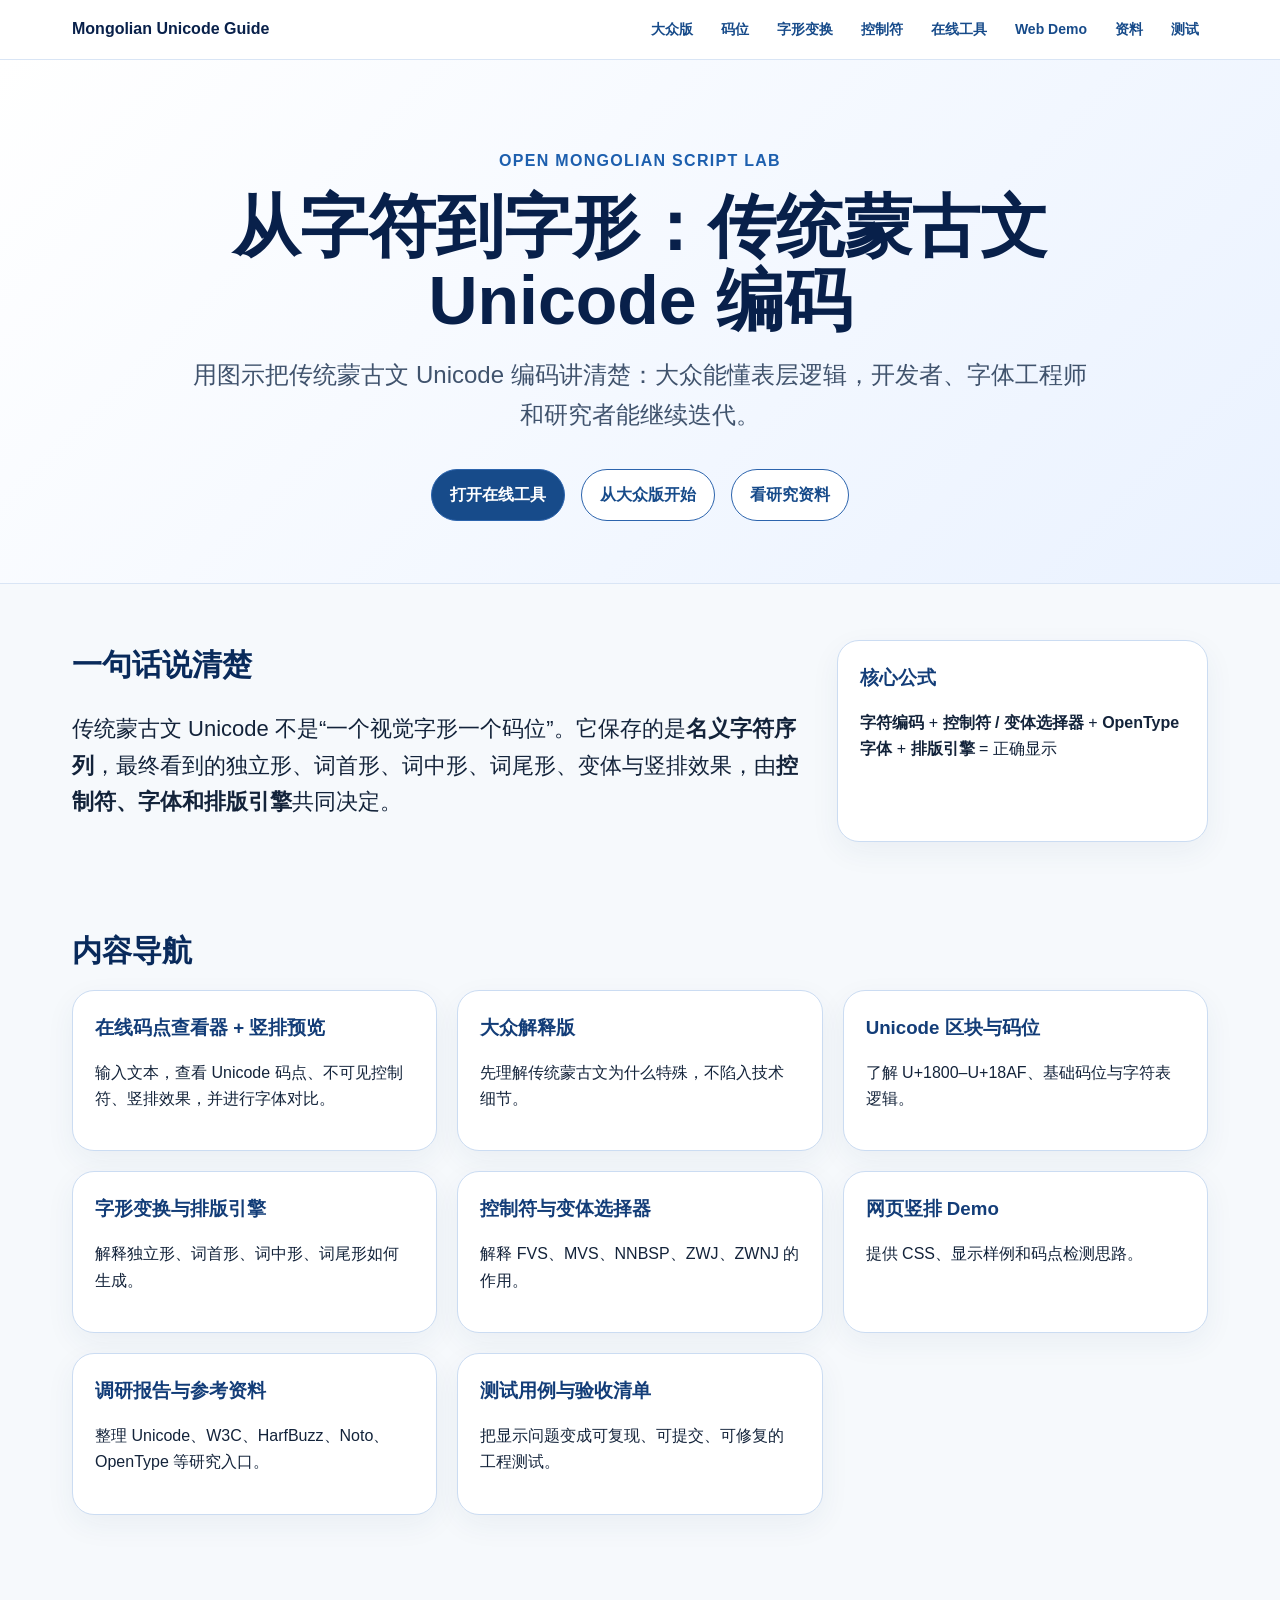
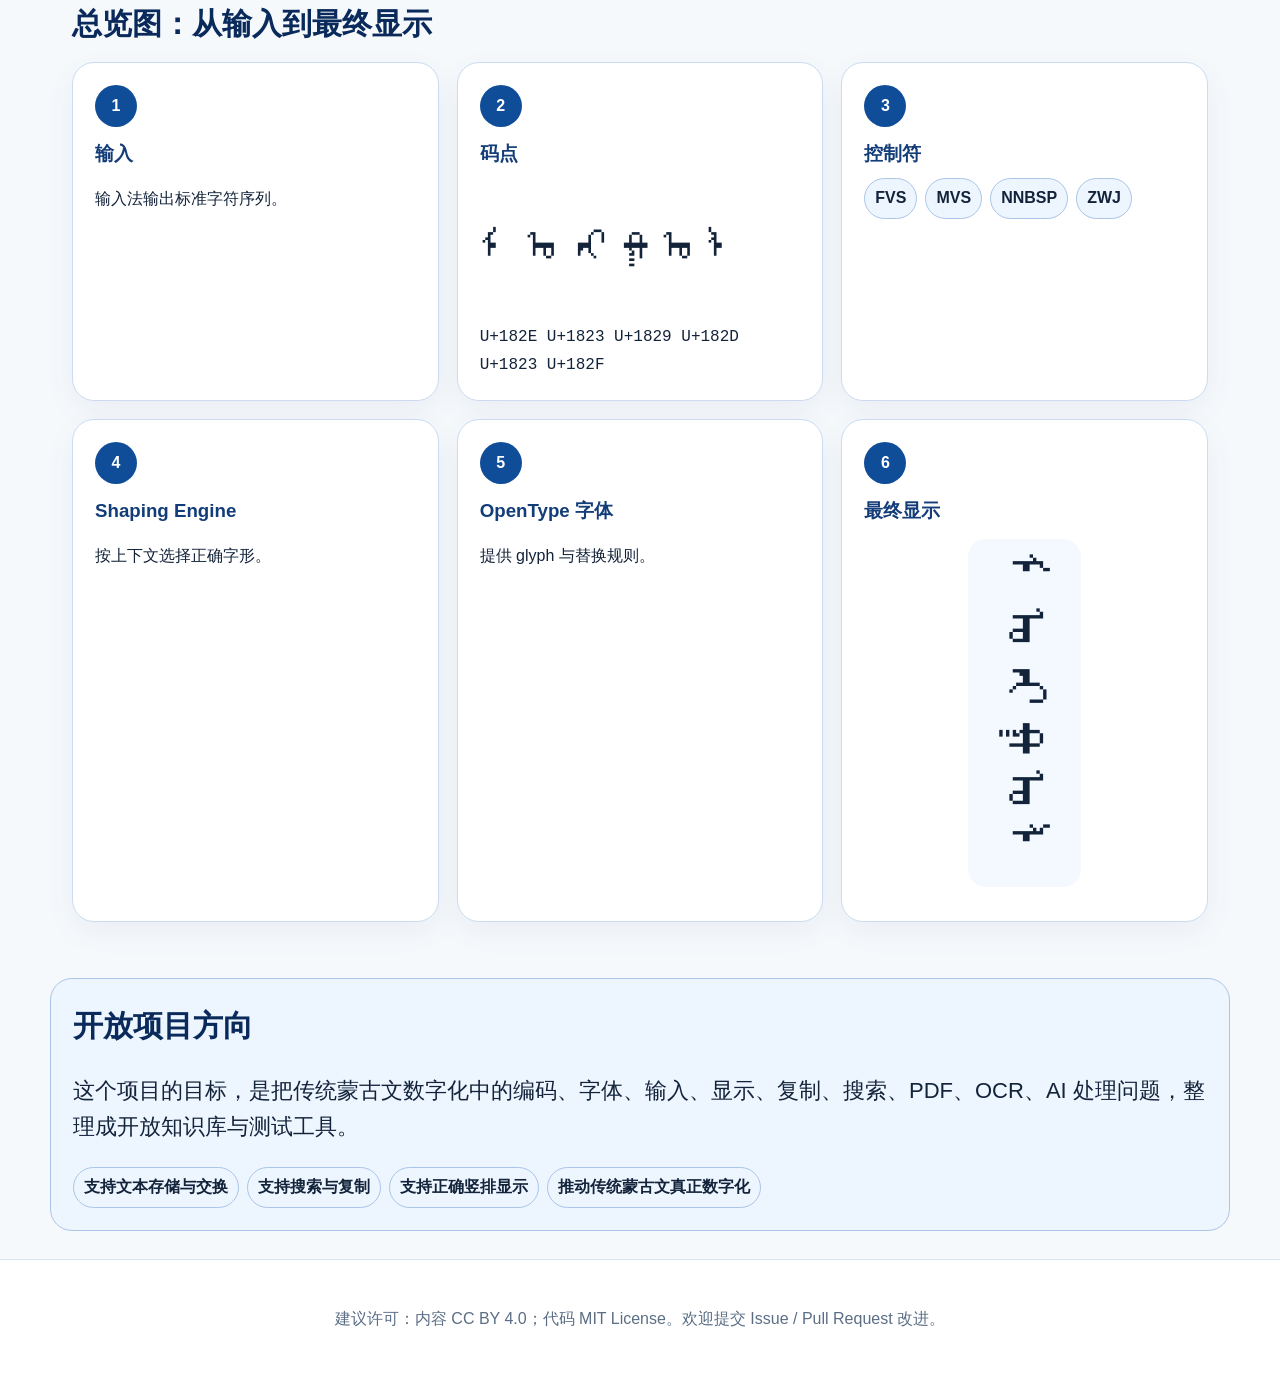
==== commit f969ab56: "Link interactive tools from homepage" ====
--- a/index.html
+++ b/index.html
@@ -8,16 +8,16 @@
   <link rel="stylesheet" href="./style.css" />
 </head>
 <body>
-<nav class="site-nav"><div class="site-nav-inner"><a class="brand" href="index.html">Mongolian Unicode Guide</a><div class="nav-links"><a href="pages/beginner.html">大众版</a><a href="pages/unicode-block.html">码位</a><a href="pages/shaping.html">字形变换</a><a href="pages/control-chars.html">控制符</a><a href="pages/web-demo.html">Web Demo</a><a href="pages/research.html">资料</a><a href="pages/test-cases.html">测试</a></div></div></nav>
+<nav class="site-nav"><div class="site-nav-inner"><a class="brand" href="index.html">Mongolian Unicode Guide</a><div class="nav-links"><a href="pages/beginner.html">大众版</a><a href="pages/unicode-block.html">码位</a><a href="pages/shaping.html">字形变换</a><a href="pages/control-chars.html">控制符</a><a href="pages/tools.html">在线工具</a><a href="pages/web-demo.html">Web Demo</a><a href="pages/research.html">资料</a><a href="pages/test-cases.html">测试</a></div></div></nav>
 <header class="hero">
   <p class="eyebrow">Open Mongolian Script Lab</p>
   <h1>从字符到字形：传统蒙古文 Unicode 编码</h1>
   <p class="subtitle">用图示把传统蒙古文 Unicode 编码讲清楚：大众能懂表层逻辑，开发者、字体工程师和研究者能继续迭代。</p>
-  <div class="hero-actions"><a href="pages/beginner.html" class="btn primary">从大众版开始</a><a href="pages/web-demo.html" class="btn">看网页 Demo</a><a href="pages/research.html" class="btn">看研究资料</a></div>
+  <div class="hero-actions"><a href="pages/tools.html" class="btn primary">打开在线工具</a><a href="pages/beginner.html" class="btn">从大众版开始</a><a href="pages/research.html" class="btn">看研究资料</a></div>
 </header>
 <main>
 <section class="section two-col"><div><h2>一句话说清楚</h2><p class="lead">传统蒙古文 Unicode 不是“一个视觉字形一个码位”。它保存的是<strong>名义字符序列</strong>，最终看到的独立形、词首形、词中形、词尾形、变体与竖排效果，由<strong>控制符、字体和排版引擎</strong>共同决定。</p></div><aside class="card"><h3>核心公式</h3><p><strong>字符编码</strong> + <strong>控制符 / 变体选择器</strong> + <strong>OpenType 字体</strong> + <strong>排版引擎</strong> = 正确显示</p></aside></section>
-<section class="section"><h2>内容导航</h2><div class="grid-3"><a class="card card-link" href="pages/beginner.html"><h3>大众解释版</h3><p>先理解传统蒙古文为什么特殊，不陷入技术细节。</p></a><a class="card card-link" href="pages/unicode-block.html"><h3>Unicode 区块与码位</h3><p>了解 U+1800–U+18AF、基础码位与字符表逻辑。</p></a><a class="card card-link" href="pages/shaping.html"><h3>字形变换与排版引擎</h3><p>解释独立形、词首形、词中形、词尾形如何生成。</p></a><a class="card card-link" href="pages/control-chars.html"><h3>控制符与变体选择器</h3><p>解释 FVS、MVS、NNBSP、ZWJ、ZWNJ 的作用。</p></a><a class="card card-link" href="pages/web-demo.html"><h3>网页竖排 Demo</h3><p>提供 CSS、显示样例和码点检测思路。</p></a><a class="card card-link" href="pages/research.html"><h3>调研报告与参考资料</h3><p>整理 Unicode、W3C、HarfBuzz、Noto、OpenType 等研究入口。</p></a><a class="card card-link" href="pages/test-cases.html"><h3>测试用例与验收清单</h3><p>把显示问题变成可复现、可提交、可修复的工程测试。</p></a></div></section>
+<section class="section"><h2>内容导航</h2><div class="grid-3"><a class="card card-link" href="pages/tools.html"><h3>在线码点查看器 + 竖排预览</h3><p>输入文本，查看 Unicode 码点、不可见控制符、竖排效果，并进行字体对比。</p></a><a class="card card-link" href="pages/beginner.html"><h3>大众解释版</h3><p>先理解传统蒙古文为什么特殊，不陷入技术细节。</p></a><a class="card card-link" href="pages/unicode-block.html"><h3>Unicode 区块与码位</h3><p>了解 U+1800–U+18AF、基础码位与字符表逻辑。</p></a><a class="card card-link" href="pages/shaping.html"><h3>字形变换与排版引擎</h3><p>解释独立形、词首形、词中形、词尾形如何生成。</p></a><a class="card card-link" href="pages/control-chars.html"><h3>控制符与变体选择器</h3><p>解释 FVS、MVS、NNBSP、ZWJ、ZWNJ 的作用。</p></a><a class="card card-link" href="pages/web-demo.html"><h3>网页竖排 Demo</h3><p>提供 CSS、显示样例和码点检测思路。</p></a><a class="card card-link" href="pages/research.html"><h3>调研报告与参考资料</h3><p>整理 Unicode、W3C、HarfBuzz、Noto、OpenType 等研究入口。</p></a><a class="card card-link" href="pages/test-cases.html"><h3>测试用例与验收清单</h3><p>把显示问题变成可复现、可提交、可修复的工程测试。</p></a></div></section>
 <section class="section"><h2>总览图：从输入到最终显示</h2><div class="pipeline"><article class="step"><span class="num">1</span><h3>输入</h3><p>输入法输出标准字符序列。</p></article><article class="step"><span class="num">2</span><h3>码点</h3><p class="mongolian-row">ᠮᠣᠩᠭᠣᠯ</p><code>U+182E U+1823 U+1829 U+182D U+1823 U+182F</code></article><article class="step"><span class="num">3</span><h3>控制符</h3><div class="chips"><span>FVS</span><span>MVS</span><span>NNBSP</span><span>ZWJ</span></div></article><article class="step"><span class="num">4</span><h3>Shaping Engine</h3><p>按上下文选择正确字形。</p></article><article class="step"><span class="num">5</span><h3>OpenType 字体</h3><p>提供 glyph 与替换规则。</p></article><article class="step"><span class="num">6</span><h3>最终显示</h3><div class="vertical-demo">ᠮᠣᠩᠭᠣᠯ</div></article></div></section>
 <section class="section callout"><h2>开放项目方向</h2><p class="lead">这个项目的目标，是把传统蒙古文数字化中的编码、字体、输入、显示、复制、搜索、PDF、OCR、AI 处理问题，整理成开放知识库与测试工具。</p><div class="chips"><span>支持文本存储与交换</span><span>支持搜索与复制</span><span>支持正确竖排显示</span><span>推动传统蒙古文真正数字化</span></div></section>
 </main><footer><p>建议许可：内容 CC BY 4.0；代码 MIT License。欢迎提交 Issue / Pull Request 改进。</p></footer>
--- a/style.css
+++ b/style.css
@@ -1 +1 @@
-*{box-sizing:border-box}body{margin:0;font-family:-apple-system,BlinkMacSystemFont,"Segoe UI","Noto Sans SC","Noto Sans Mongolian",Arial,sans-serif;color:#13233a;background:#f6f9fc;line-height:1.65}.site-nav{position:sticky;top:0;z-index:10;background:rgba(255,255,255,.94);backdrop-filter:blur(14px);border-bottom:1px solid #d9e5f5}.site-nav-inner{max-width:1180px;margin:0 auto;padding:12px 22px;display:flex;align-items:center;justify-content:space-between;gap:16px}.brand{font-weight:900;color:#08204a;text-decoration:none}.nav-links{display:flex;flex-wrap:wrap;gap:10px}.nav-links a{color:#174b8a;text-decoration:none;font-weight:700;font-size:14px;padding:6px 9px;border-radius:999px}.nav-links a:hover{background:#edf5ff}.hero{background:linear-gradient(135deg,#ffffff,#eaf2ff);padding:72px 24px 56px;text-align:center;border-bottom:1px solid #d9e5f5}.page-hero{background:linear-gradient(135deg,#ffffff,#eaf2ff);padding:54px 24px 40px;border-bottom:1px solid #d9e5f5}.page-hero-inner{max-width:1180px;margin:0 auto}.eyebrow{color:#1d5fae;font-weight:800;letter-spacing:.08em;text-transform:uppercase}.hero h1,.page-hero h1{font-size:clamp(34px,6vw,68px);line-height:1.08;margin:10px auto;max-width:1100px;color:#08204a}.page-hero h1{margin-left:0}.subtitle{font-size:clamp(18px,2vw,24px);max-width:900px;margin:18px auto;color:#40536d}.page-hero .subtitle{margin-left:0}.hero-actions{margin-top:28px}.btn{display:inline-block;margin:6px 8px;padding:12px 18px;border:1px solid #2c64ad;border-radius:999px;color:#174b8a;text-decoration:none;font-weight:700;background:white}.btn.primary{background:#174b8a;color:white}.section{max-width:1180px;margin:28px auto;padding:28px 22px}.two-col{display:grid;grid-template-columns:2fr 1fr;gap:24px}.lead{font-size:22px}.card,.step{background:#fff;border:1px solid #cbdcf2;border-radius:22px;padding:22px;box-shadow:0 10px 30px rgba(26,65,110,.06)}.card-link{display:block;text-decoration:none;color:inherit;transition:.18s transform,.18s box-shadow}.card-link:hover{transform:translateY(-2px);box-shadow:0 16px 36px rgba(26,65,110,.12)}h2{font-size:30px;color:#092a5b;margin:0 0 14px}h3{color:#133d78;margin:0 0 8px}.pipeline{display:grid;grid-template-columns:repeat(3,1fr);gap:18px}.num{display:inline-grid;place-items:center;background:#0f4d99;color:white;border-radius:50%;width:42px;height:42px;font-weight:900;margin-bottom:12px}.mongolian-row{font-size:42px;letter-spacing:.08em}.note{background:#edf5ff;border-left:5px solid #2467b5;padding:8px 12px;border-radius:8px}.chips{display:flex;flex-wrap:wrap;gap:8px}.chips span{background:#edf5ff;border:1px solid #aac5e8;border-radius:999px;padding:6px 10px;font-weight:700}.vertical-demo{writing-mode:vertical-lr;text-orientation:mixed;font-size:54px;min-height:180px;margin:12px auto;padding:12px;background:#f4f9ff;border-radius:18px;width:max-content}.vertical-wide{writing-mode:vertical-lr;text-orientation:mixed;font-size:40px;min-height:260px;padding:18px;background:#f4f9ff;border-radius:18px;width:max-content;border:1px solid #d4e5f8}.grid-2{display:grid;grid-template-columns:repeat(2,1fr);gap:20px}.grid-3{display:grid;grid-template-columns:repeat(3,1fr);gap:20px}.checks li::marker{content:"✓ ";color:#109447;font-weight:900}.danger{border-color:#f0b8b8;background:#fffafa}.danger li::marker{content:"✕ ";color:#d93025;font-weight:900}.forms{display:flex;align-items:center;justify-content:space-between;gap:12px;background:white;border:1px solid #cbdcf2;border-radius:24px;padding:22px;overflow:auto}.forms div{min-width:130px;text-align:center;background:#f7fbff;border:1px solid #d4e5f8;border-radius:18px;padding:14px}.forms b{display:block;font-size:58px}.forms small{display:block;color:#55708f}.flow{display:flex;flex-wrap:wrap;gap:10px;margin:18px 0}.flow span{background:#082b61;color:#fff;border-radius:999px;padding:10px 14px;font-weight:800}.four{display:grid;grid-template-columns:repeat(4,1fr);gap:18px}.table{width:100%;border-collapse:collapse;background:white;border:1px solid #cbdcf2;border-radius:18px;overflow:hidden}.table th,.table td{border-bottom:1px solid #e3edf9;padding:12px;text-align:left;vertical-align:top}.table th{background:#edf5ff;color:#092a5b}pre{background:#081b33;color:#dbeafe;padding:22px;border-radius:18px;overflow:auto}code{font-family:"SFMono-Regular",Consolas,monospace}.sources a{color:#1559a8;font-weight:700}.callout{border:1px solid #aac5e8;background:#edf5ff;border-radius:22px;padding:22px}.next-links{display:flex;flex-wrap:wrap;gap:12px;margin-top:20px}.next-links a{background:#fff;border:1px solid #cbdcf2;border-radius:999px;padding:10px 14px;text-decoration:none;color:#174b8a;font-weight:800}footer{text-align:center;padding:30px;color:#5b6e86;background:white;border-top:1px solid #d9e5f5}@media(max-width:900px){.two-col,.grid-2,.grid-3,.pipeline,.four{grid-template-columns:1fr}.hero{text-align:left}.forms{justify-content:flex-start}.site-nav-inner{align-items:flex-start;flex-direction:column}.nav-links a{font-size:13px}.page-hero h1,.hero h1{font-size:38px}}
+*{box-sizing:border-box}body{margin:0;font-family:-apple-system,BlinkMacSystemFont,"Segoe UI","Noto Sans SC","Noto Sans Mongolian",Arial,sans-serif;color:#13233a;background:#f6f9fc;line-height:1.65}.site-nav{position:sticky;top:0;z-index:10;background:rgba(255,255,255,.94);backdrop-filter:blur(14px);border-bottom:1px solid #d9e5f5}.site-nav-inner{max-width:1180px;margin:0 auto;padding:12px 22px;display:flex;align-items:center;justify-content:space-between;gap:16px}.brand{font-weight:900;color:#08204a;text-decoration:none}.nav-links{display:flex;flex-wrap:wrap;gap:10px}.nav-links a{color:#174b8a;text-decoration:none;font-weight:700;font-size:14px;padding:6px 9px;border-radius:999px}.nav-links a:hover{background:#edf5ff}.hero{background:linear-gradient(135deg,#ffffff,#eaf2ff);padding:72px 24px 56px;text-align:center;border-bottom:1px solid #d9e5f5}.page-hero{background:linear-gradient(135deg,#ffffff,#eaf2ff);padding:54px 24px 40px;border-bottom:1px solid #d9e5f5}.page-hero-inner{max-width:1180px;margin:0 auto}.eyebrow{color:#1d5fae;font-weight:800;letter-spacing:.08em;text-transform:uppercase}.hero h1,.page-hero h1{font-size:clamp(34px,6vw,68px);line-height:1.08;margin:10px auto;max-width:1100px;color:#08204a}.page-hero h1{margin-left:0}.subtitle{font-size:clamp(18px,2vw,24px);max-width:900px;margin:18px auto;color:#40536d}.page-hero .subtitle{margin-left:0}.hero-actions{margin-top:28px}.btn{display:inline-block;margin:6px 8px;padding:12px 18px;border:1px solid #2c64ad;border-radius:999px;color:#174b8a;text-decoration:none;font-weight:700;background:white}.btn.primary{background:#174b8a;color:white}.section{max-width:1180px;margin:28px auto;padding:28px 22px}.two-col{display:grid;grid-template-columns:2fr 1fr;gap:24px}.lead{font-size:22px}.card,.step{background:#fff;border:1px solid #cbdcf2;border-radius:22px;padding:22px;box-shadow:0 10px 30px rgba(26,65,110,.06)}.card-link{display:block;text-decoration:none;color:inherit;transition:.18s transform,.18s box-shadow}.card-link:hover{transform:translateY(-2px);box-shadow:0 16px 36px rgba(26,65,110,.12)}h2{font-size:30px;color:#092a5b;margin:0 0 14px}h3{color:#133d78;margin:0 0 8px}.pipeline{display:grid;grid-template-columns:repeat(3,1fr);gap:18px}.num{display:inline-grid;place-items:center;background:#0f4d99;color:white;border-radius:50%;width:42px;height:42px;font-weight:900;margin-bottom:12px}.mongolian-row{font-size:42px;letter-spacing:.08em}.note{background:#edf5ff;border-left:5px solid #2467b5;padding:8px 12px;border-radius:8px}.chips{display:flex;flex-wrap:wrap;gap:8px}.chips span{background:#edf5ff;border:1px solid #aac5e8;border-radius:999px;padding:6px 10px;font-weight:700}.vertical-demo{writing-mode:vertical-lr;text-orientation:mixed;font-size:54px;min-height:180px;margin:12px auto;padding:12px;background:#f4f9ff;border-radius:18px;width:max-content}.vertical-wide{writing-mode:vertical-lr;text-orientation:mixed;font-size:40px;min-height:260px;padding:18px;background:#f4f9ff;border-radius:18px;width:max-content;border:1px solid #d4e5f8}.grid-2{display:grid;grid-template-columns:repeat(2,1fr);gap:20px}.grid-3{display:grid;grid-template-columns:repeat(3,1fr);gap:20px}.checks li::marker{content:"✓ ";color:#109447;font-weight:900}.danger{border-color:#f0b8b8;background:#fffafa}.danger li::marker{content:"✕ ";color:#d93025;font-weight:900}.forms{display:flex;align-items:center;justify-content:space-between;gap:12px;background:white;border:1px solid #cbdcf2;border-radius:24px;padding:22px;overflow:auto}.forms div{min-width:130px;text-align:center;background:#f7fbff;border:1px solid #d4e5f8;border-radius:18px;padding:14px}.forms b{display:block;font-size:58px}.forms small{display:block;color:#55708f}.flow{display:flex;flex-wrap:wrap;gap:10px;margin:18px 0}.flow span{background:#082b61;color:#fff;border-radius:999px;padding:10px 14px;font-weight:800}.four{display:grid;grid-template-columns:repeat(4,1fr);gap:18px}.table{width:100%;border-collapse:collapse;background:white;border:1px solid #cbdcf2;border-radius:18px;overflow:hidden}.table th,.table td{border-bottom:1px solid #e3edf9;padding:12px;text-align:left;vertical-align:top}.table th{background:#edf5ff;color:#092a5b}pre{background:#081b33;color:#dbeafe;padding:22px;border-radius:18px;overflow:auto}code{font-family:"SFMono-Regular",Consolas,monospace}.sources a{color:#1559a8;font-weight:700}.callout{border:1px solid #aac5e8;background:#edf5ff;border-radius:22px;padding:22px}.next-links{display:flex;flex-wrap:wrap;gap:12px;margin-top:20px}.next-links a{background:#fff;border:1px solid #cbdcf2;border-radius:999px;padding:10px 14px;text-decoration:none;color:#174b8a;font-weight:800}.tool-textarea{width:100%;min-height:180px;border:1px solid #aac5e8;border-radius:18px;padding:16px;font-size:30px;line-height:1.5;font-family:"Noto Sans Mongolian","Mongolian Baiti",serif;background:#fbfdff;color:#08204a;resize:vertical}.tool-actions,.tool-controls{display:flex;flex-wrap:wrap;gap:12px;align-items:center;margin-top:14px}.tool-button{border:1px solid #2c64ad;background:#174b8a;color:#fff;border-radius:999px;padding:10px 14px;font-weight:800;cursor:pointer}.tool-button.ghost{background:#fff;color:#174b8a}.stats{display:grid;grid-template-columns:repeat(3,1fr);gap:10px;margin:16px 0}.stats div{background:#edf5ff;border:1px solid #cbdcf2;border-radius:18px;padding:14px;text-align:center}.stats strong{display:block;font-size:30px;color:#092a5b}.stats span{font-size:13px;color:#55708f}.table-wrap{overflow:auto}.cp-char{font-size:28px;min-width:70px}.invisible-tag{display:inline-block;background:#fff3cd;color:#7a4b00;border:1px solid #f1d38a;border-radius:999px;padding:3px 8px;font-size:12px;font-weight:900}.debug-view{display:flex;flex-wrap:wrap;gap:8px;min-height:90px;background:#f7fbff;border:1px solid #d4e5f8;border-radius:18px;padding:14px}.debug-token{display:inline-flex;flex-direction:column;align-items:center;justify-content:center;min-width:54px;min-height:54px;background:#fff;border:1px solid #cbdcf2;border-radius:14px;padding:6px;font-size:28px}.debug-token small{font-size:10px;color:#55708f}.debug-token.control{background:#fff3cd;border-color:#f1d38a;color:#7a4b00;font-size:14px;font-weight:900}.preview-grid{display:grid;grid-template-columns:repeat(2,1fr);gap:18px;margin-top:18px}.preview-card{min-height:330px}.preview-box{min-height:220px;max-height:420px;overflow:auto;background:#f7fbff;border:1px solid #d4e5f8;border-radius:18px;padding:18px;color:#092a5b}.tool-controls label{background:#fff;border:1px solid #cbdcf2;border-radius:999px;padding:10px 14px;font-weight:800}.tool-controls input,.tool-controls select{margin-left:8px}footer{text-align:center;padding:30px;color:#5b6e86;background:white;border-top:1px solid #d9e5f5}@media(max-width:900px){.two-col,.grid-2,.grid-3,.pipeline,.four,.preview-grid{grid-template-columns:1fr}.hero{text-align:left}.forms{justify-content:flex-start}.site-nav-inner{align-items:flex-start;flex-direction:column}.nav-links a{font-size:13px}.page-hero h1,.hero h1{font-size:38px}.stats{grid-template-columns:1fr}.tool-textarea{font-size:24px}}
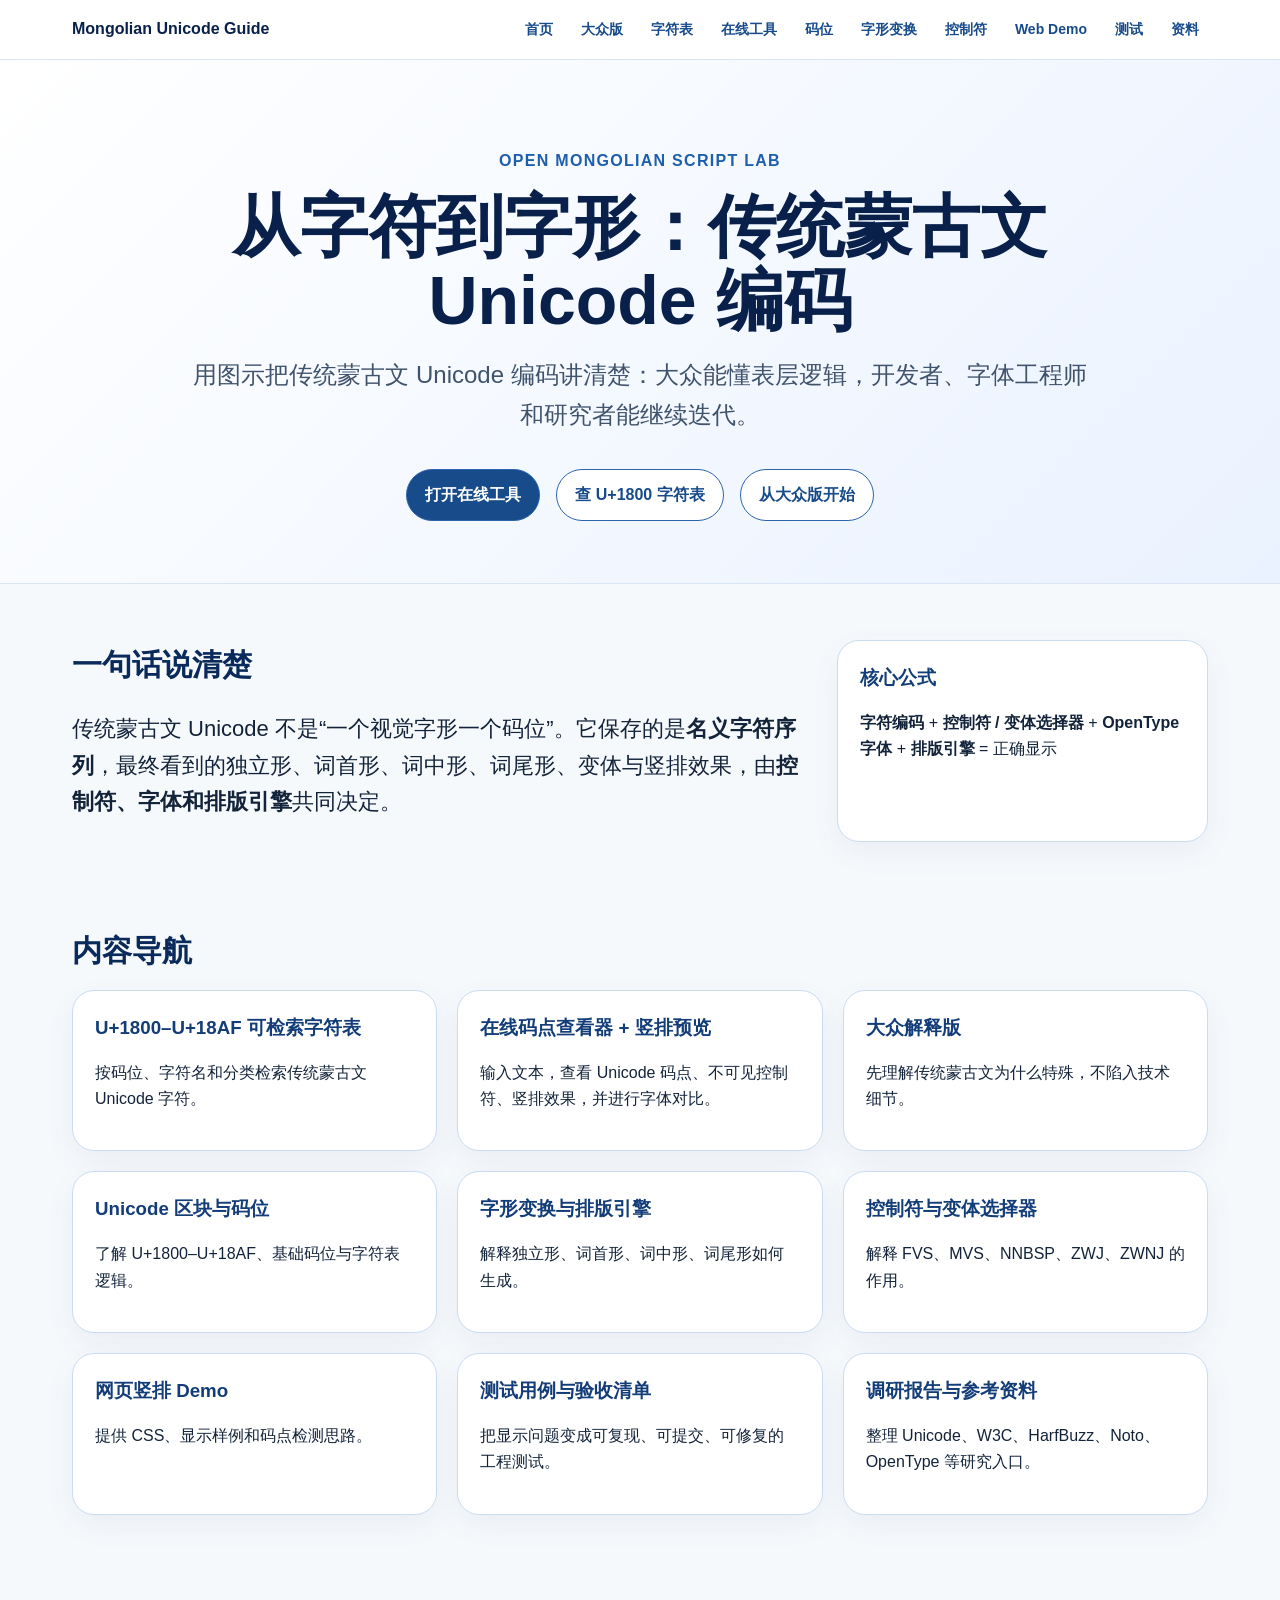
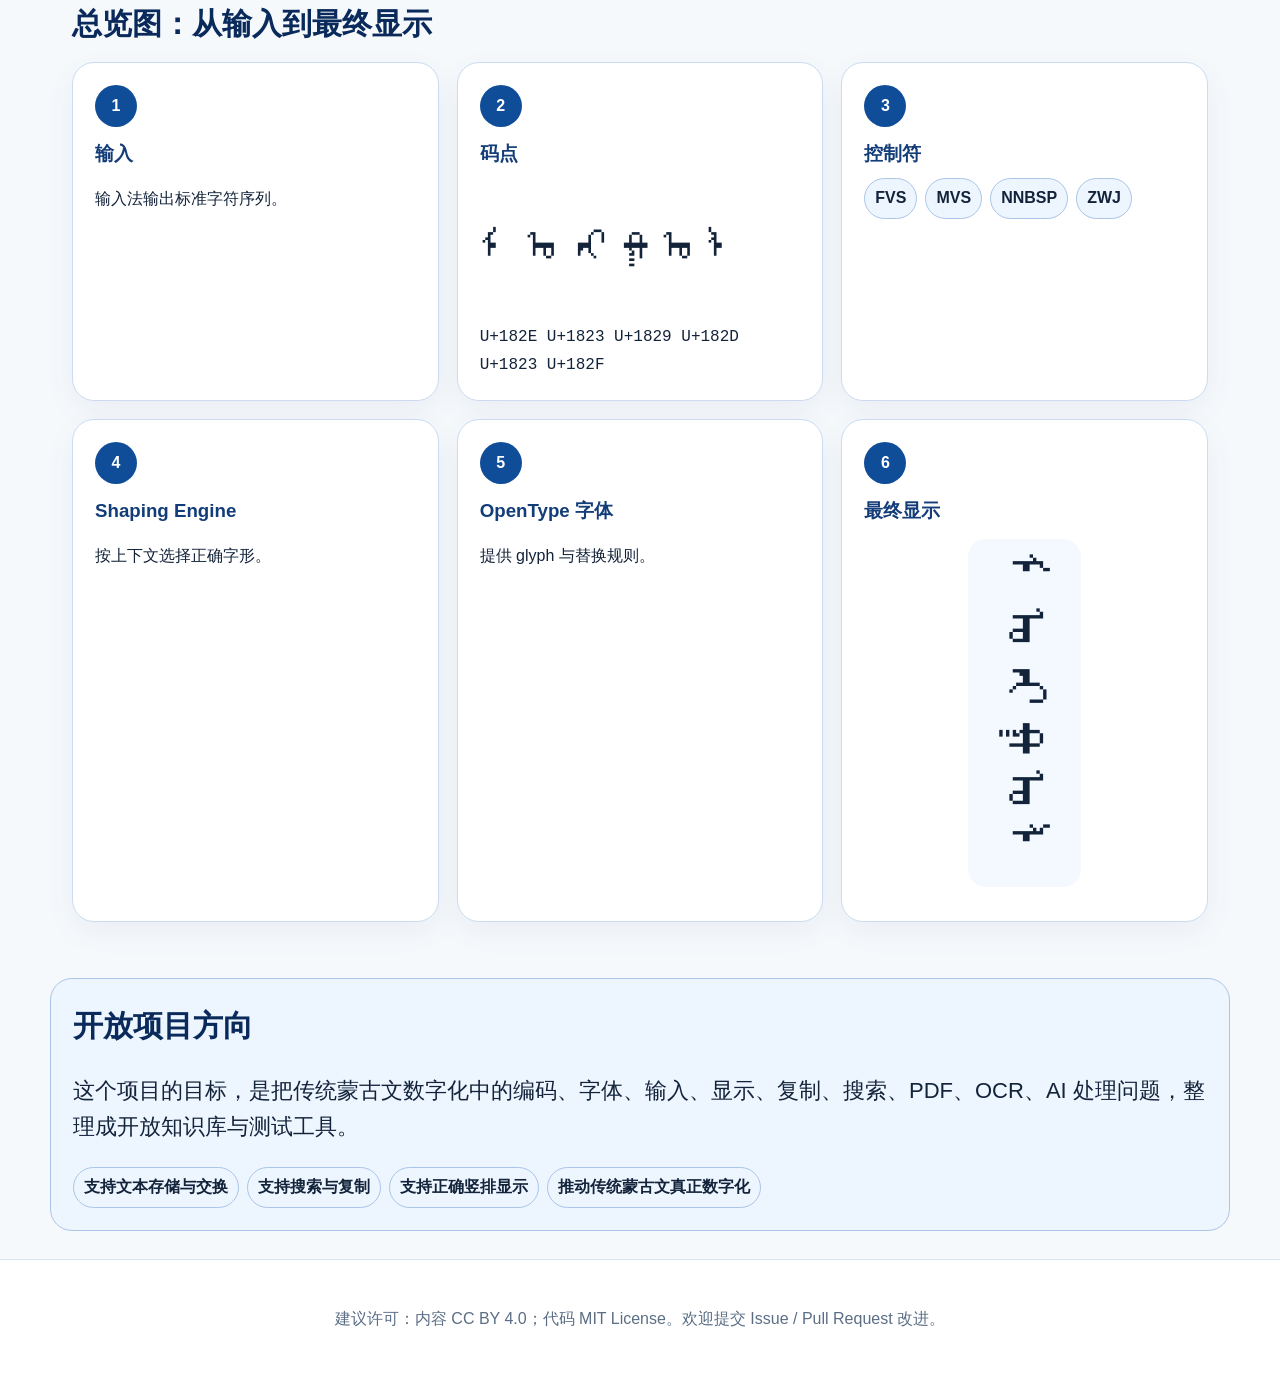
==== commit 508799ed: "Add character table to homepage navigation" ====
--- a/index.html
+++ b/index.html
@@ -8,16 +8,16 @@
   <link rel="stylesheet" href="./style.css" />
 </head>
 <body>
-<nav class="site-nav"><div class="site-nav-inner"><a class="brand" href="index.html">Mongolian Unicode Guide</a><div class="nav-links"><a href="pages/beginner.html">大众版</a><a href="pages/unicode-block.html">码位</a><a href="pages/shaping.html">字形变换</a><a href="pages/control-chars.html">控制符</a><a href="pages/tools.html">在线工具</a><a href="pages/web-demo.html">Web Demo</a><a href="pages/research.html">资料</a><a href="pages/test-cases.html">测试</a></div></div></nav>
+<nav class="site-nav"><div class="site-nav-inner"><a class="brand" href="index.html">Mongolian Unicode Guide</a><div class="nav-links"><a href="index.html">首页</a><a href="pages/beginner.html">大众版</a><a href="pages/char-table.html">字符表</a><a href="pages/tools.html">在线工具</a><a href="pages/unicode-block.html">码位</a><a href="pages/shaping.html">字形变换</a><a href="pages/control-chars.html">控制符</a><a href="pages/web-demo.html">Web Demo</a><a href="pages/test-cases.html">测试</a><a href="pages/research.html">资料</a></div></div></nav>
 <header class="hero">
   <p class="eyebrow">Open Mongolian Script Lab</p>
   <h1>从字符到字形：传统蒙古文 Unicode 编码</h1>
   <p class="subtitle">用图示把传统蒙古文 Unicode 编码讲清楚：大众能懂表层逻辑，开发者、字体工程师和研究者能继续迭代。</p>
-  <div class="hero-actions"><a href="pages/tools.html" class="btn primary">打开在线工具</a><a href="pages/beginner.html" class="btn">从大众版开始</a><a href="pages/research.html" class="btn">看研究资料</a></div>
+  <div class="hero-actions"><a href="pages/tools.html" class="btn primary">打开在线工具</a><a href="pages/char-table.html" class="btn">查 U+1800 字符表</a><a href="pages/beginner.html" class="btn">从大众版开始</a></div>
 </header>
 <main>
 <section class="section two-col"><div><h2>一句话说清楚</h2><p class="lead">传统蒙古文 Unicode 不是“一个视觉字形一个码位”。它保存的是<strong>名义字符序列</strong>，最终看到的独立形、词首形、词中形、词尾形、变体与竖排效果，由<strong>控制符、字体和排版引擎</strong>共同决定。</p></div><aside class="card"><h3>核心公式</h3><p><strong>字符编码</strong> + <strong>控制符 / 变体选择器</strong> + <strong>OpenType 字体</strong> + <strong>排版引擎</strong> = 正确显示</p></aside></section>
-<section class="section"><h2>内容导航</h2><div class="grid-3"><a class="card card-link" href="pages/tools.html"><h3>在线码点查看器 + 竖排预览</h3><p>输入文本，查看 Unicode 码点、不可见控制符、竖排效果，并进行字体对比。</p></a><a class="card card-link" href="pages/beginner.html"><h3>大众解释版</h3><p>先理解传统蒙古文为什么特殊，不陷入技术细节。</p></a><a class="card card-link" href="pages/unicode-block.html"><h3>Unicode 区块与码位</h3><p>了解 U+1800–U+18AF、基础码位与字符表逻辑。</p></a><a class="card card-link" href="pages/shaping.html"><h3>字形变换与排版引擎</h3><p>解释独立形、词首形、词中形、词尾形如何生成。</p></a><a class="card card-link" href="pages/control-chars.html"><h3>控制符与变体选择器</h3><p>解释 FVS、MVS、NNBSP、ZWJ、ZWNJ 的作用。</p></a><a class="card card-link" href="pages/web-demo.html"><h3>网页竖排 Demo</h3><p>提供 CSS、显示样例和码点检测思路。</p></a><a class="card card-link" href="pages/research.html"><h3>调研报告与参考资料</h3><p>整理 Unicode、W3C、HarfBuzz、Noto、OpenType 等研究入口。</p></a><a class="card card-link" href="pages/test-cases.html"><h3>测试用例与验收清单</h3><p>把显示问题变成可复现、可提交、可修复的工程测试。</p></a></div></section>
+<section class="section"><h2>内容导航</h2><div class="grid-3"><a class="card card-link" href="pages/char-table.html"><h3>U+1800–U+18AF 可检索字符表</h3><p>按码位、字符名和分类检索传统蒙古文 Unicode 字符。</p></a><a class="card card-link" href="pages/tools.html"><h3>在线码点查看器 + 竖排预览</h3><p>输入文本，查看 Unicode 码点、不可见控制符、竖排效果，并进行字体对比。</p></a><a class="card card-link" href="pages/beginner.html"><h3>大众解释版</h3><p>先理解传统蒙古文为什么特殊，不陷入技术细节。</p></a><a class="card card-link" href="pages/unicode-block.html"><h3>Unicode 区块与码位</h3><p>了解 U+1800–U+18AF、基础码位与字符表逻辑。</p></a><a class="card card-link" href="pages/shaping.html"><h3>字形变换与排版引擎</h3><p>解释独立形、词首形、词中形、词尾形如何生成。</p></a><a class="card card-link" href="pages/control-chars.html"><h3>控制符与变体选择器</h3><p>解释 FVS、MVS、NNBSP、ZWJ、ZWNJ 的作用。</p></a><a class="card card-link" href="pages/web-demo.html"><h3>网页竖排 Demo</h3><p>提供 CSS、显示样例和码点检测思路。</p></a><a class="card card-link" href="pages/test-cases.html"><h3>测试用例与验收清单</h3><p>把显示问题变成可复现、可提交、可修复的工程测试。</p></a><a class="card card-link" href="pages/research.html"><h3>调研报告与参考资料</h3><p>整理 Unicode、W3C、HarfBuzz、Noto、OpenType 等研究入口。</p></a></div></section>
 <section class="section"><h2>总览图：从输入到最终显示</h2><div class="pipeline"><article class="step"><span class="num">1</span><h3>输入</h3><p>输入法输出标准字符序列。</p></article><article class="step"><span class="num">2</span><h3>码点</h3><p class="mongolian-row">ᠮᠣᠩᠭᠣᠯ</p><code>U+182E U+1823 U+1829 U+182D U+1823 U+182F</code></article><article class="step"><span class="num">3</span><h3>控制符</h3><div class="chips"><span>FVS</span><span>MVS</span><span>NNBSP</span><span>ZWJ</span></div></article><article class="step"><span class="num">4</span><h3>Shaping Engine</h3><p>按上下文选择正确字形。</p></article><article class="step"><span class="num">5</span><h3>OpenType 字体</h3><p>提供 glyph 与替换规则。</p></article><article class="step"><span class="num">6</span><h3>最终显示</h3><div class="vertical-demo">ᠮᠣᠩᠭᠣᠯ</div></article></div></section>
 <section class="section callout"><h2>开放项目方向</h2><p class="lead">这个项目的目标，是把传统蒙古文数字化中的编码、字体、输入、显示、复制、搜索、PDF、OCR、AI 处理问题，整理成开放知识库与测试工具。</p><div class="chips"><span>支持文本存储与交换</span><span>支持搜索与复制</span><span>支持正确竖排显示</span><span>推动传统蒙古文真正数字化</span></div></section>
 </main><footer><p>建议许可：内容 CC BY 4.0；代码 MIT License。欢迎提交 Issue / Pull Request 改进。</p></footer>
--- a/style.css
+++ b/style.css
@@ -1 +1 @@
-*{box-sizing:border-box}body{margin:0;font-family:-apple-system,BlinkMacSystemFont,"Segoe UI","Noto Sans SC","Noto Sans Mongolian",Arial,sans-serif;color:#13233a;background:#f6f9fc;line-height:1.65}.site-nav{position:sticky;top:0;z-index:10;background:rgba(255,255,255,.94);backdrop-filter:blur(14px);border-bottom:1px solid #d9e5f5}.site-nav-inner{max-width:1180px;margin:0 auto;padding:12px 22px;display:flex;align-items:center;justify-content:space-between;gap:16px}.brand{font-weight:900;color:#08204a;text-decoration:none}.nav-links{display:flex;flex-wrap:wrap;gap:10px}.nav-links a{color:#174b8a;text-decoration:none;font-weight:700;font-size:14px;padding:6px 9px;border-radius:999px}.nav-links a:hover{background:#edf5ff}.hero{background:linear-gradient(135deg,#ffffff,#eaf2ff);padding:72px 24px 56px;text-align:center;border-bottom:1px solid #d9e5f5}.page-hero{background:linear-gradient(135deg,#ffffff,#eaf2ff);padding:54px 24px 40px;border-bottom:1px solid #d9e5f5}.page-hero-inner{max-width:1180px;margin:0 auto}.eyebrow{color:#1d5fae;font-weight:800;letter-spacing:.08em;text-transform:uppercase}.hero h1,.page-hero h1{font-size:clamp(34px,6vw,68px);line-height:1.08;margin:10px auto;max-width:1100px;color:#08204a}.page-hero h1{margin-left:0}.subtitle{font-size:clamp(18px,2vw,24px);max-width:900px;margin:18px auto;color:#40536d}.page-hero .subtitle{margin-left:0}.hero-actions{margin-top:28px}.btn{display:inline-block;margin:6px 8px;padding:12px 18px;border:1px solid #2c64ad;border-radius:999px;color:#174b8a;text-decoration:none;font-weight:700;background:white}.btn.primary{background:#174b8a;color:white}.section{max-width:1180px;margin:28px auto;padding:28px 22px}.two-col{display:grid;grid-template-columns:2fr 1fr;gap:24px}.lead{font-size:22px}.card,.step{background:#fff;border:1px solid #cbdcf2;border-radius:22px;padding:22px;box-shadow:0 10px 30px rgba(26,65,110,.06)}.card-link{display:block;text-decoration:none;color:inherit;transition:.18s transform,.18s box-shadow}.card-link:hover{transform:translateY(-2px);box-shadow:0 16px 36px rgba(26,65,110,.12)}h2{font-size:30px;color:#092a5b;margin:0 0 14px}h3{color:#133d78;margin:0 0 8px}.pipeline{display:grid;grid-template-columns:repeat(3,1fr);gap:18px}.num{display:inline-grid;place-items:center;background:#0f4d99;color:white;border-radius:50%;width:42px;height:42px;font-weight:900;margin-bottom:12px}.mongolian-row{font-size:42px;letter-spacing:.08em}.note{background:#edf5ff;border-left:5px solid #2467b5;padding:8px 12px;border-radius:8px}.chips{display:flex;flex-wrap:wrap;gap:8px}.chips span{background:#edf5ff;border:1px solid #aac5e8;border-radius:999px;padding:6px 10px;font-weight:700}.vertical-demo{writing-mode:vertical-lr;text-orientation:mixed;font-size:54px;min-height:180px;margin:12px auto;padding:12px;background:#f4f9ff;border-radius:18px;width:max-content}.vertical-wide{writing-mode:vertical-lr;text-orientation:mixed;font-size:40px;min-height:260px;padding:18px;background:#f4f9ff;border-radius:18px;width:max-content;border:1px solid #d4e5f8}.grid-2{display:grid;grid-template-columns:repeat(2,1fr);gap:20px}.grid-3{display:grid;grid-template-columns:repeat(3,1fr);gap:20px}.checks li::marker{content:"✓ ";color:#109447;font-weight:900}.danger{border-color:#f0b8b8;background:#fffafa}.danger li::marker{content:"✕ ";color:#d93025;font-weight:900}.forms{display:flex;align-items:center;justify-content:space-between;gap:12px;background:white;border:1px solid #cbdcf2;border-radius:24px;padding:22px;overflow:auto}.forms div{min-width:130px;text-align:center;background:#f7fbff;border:1px solid #d4e5f8;border-radius:18px;padding:14px}.forms b{display:block;font-size:58px}.forms small{display:block;color:#55708f}.flow{display:flex;flex-wrap:wrap;gap:10px;margin:18px 0}.flow span{background:#082b61;color:#fff;border-radius:999px;padding:10px 14px;font-weight:800}.four{display:grid;grid-template-columns:repeat(4,1fr);gap:18px}.table{width:100%;border-collapse:collapse;background:white;border:1px solid #cbdcf2;border-radius:18px;overflow:hidden}.table th,.table td{border-bottom:1px solid #e3edf9;padding:12px;text-align:left;vertical-align:top}.table th{background:#edf5ff;color:#092a5b}pre{background:#081b33;color:#dbeafe;padding:22px;border-radius:18px;overflow:auto}code{font-family:"SFMono-Regular",Consolas,monospace}.sources a{color:#1559a8;font-weight:700}.callout{border:1px solid #aac5e8;background:#edf5ff;border-radius:22px;padding:22px}.next-links{display:flex;flex-wrap:wrap;gap:12px;margin-top:20px}.next-links a{background:#fff;border:1px solid #cbdcf2;border-radius:999px;padding:10px 14px;text-decoration:none;color:#174b8a;font-weight:800}.tool-textarea{width:100%;min-height:180px;border:1px solid #aac5e8;border-radius:18px;padding:16px;font-size:30px;line-height:1.5;font-family:"Noto Sans Mongolian","Mongolian Baiti",serif;background:#fbfdff;color:#08204a;resize:vertical}.tool-actions,.tool-controls{display:flex;flex-wrap:wrap;gap:12px;align-items:center;margin-top:14px}.tool-button{border:1px solid #2c64ad;background:#174b8a;color:#fff;border-radius:999px;padding:10px 14px;font-weight:800;cursor:pointer}.tool-button.ghost{background:#fff;color:#174b8a}.stats{display:grid;grid-template-columns:repeat(3,1fr);gap:10px;margin:16px 0}.stats div{background:#edf5ff;border:1px solid #cbdcf2;border-radius:18px;padding:14px;text-align:center}.stats strong{display:block;font-size:30px;color:#092a5b}.stats span{font-size:13px;color:#55708f}.table-wrap{overflow:auto}.cp-char{font-size:28px;min-width:70px}.invisible-tag{display:inline-block;background:#fff3cd;color:#7a4b00;border:1px solid #f1d38a;border-radius:999px;padding:3px 8px;font-size:12px;font-weight:900}.debug-view{display:flex;flex-wrap:wrap;gap:8px;min-height:90px;background:#f7fbff;border:1px solid #d4e5f8;border-radius:18px;padding:14px}.debug-token{display:inline-flex;flex-direction:column;align-items:center;justify-content:center;min-width:54px;min-height:54px;background:#fff;border:1px solid #cbdcf2;border-radius:14px;padding:6px;font-size:28px}.debug-token small{font-size:10px;color:#55708f}.debug-token.control{background:#fff3cd;border-color:#f1d38a;color:#7a4b00;font-size:14px;font-weight:900}.preview-grid{display:grid;grid-template-columns:repeat(2,1fr);gap:18px;margin-top:18px}.preview-card{min-height:330px}.preview-box{min-height:220px;max-height:420px;overflow:auto;background:#f7fbff;border:1px solid #d4e5f8;border-radius:18px;padding:18px;color:#092a5b}.tool-controls label{background:#fff;border:1px solid #cbdcf2;border-radius:999px;padding:10px 14px;font-weight:800}.tool-controls input,.tool-controls select{margin-left:8px}footer{text-align:center;padding:30px;color:#5b6e86;background:white;border-top:1px solid #d9e5f5}@media(max-width:900px){.two-col,.grid-2,.grid-3,.pipeline,.four,.preview-grid{grid-template-columns:1fr}.hero{text-align:left}.forms{justify-content:flex-start}.site-nav-inner{align-items:flex-start;flex-direction:column}.nav-links a{font-size:13px}.page-hero h1,.hero h1{font-size:38px}.stats{grid-template-columns:1fr}.tool-textarea{font-size:24px}}
+*{box-sizing:border-box}body{margin:0;font-family:-apple-system,BlinkMacSystemFont,"Segoe UI","Noto Sans SC","Noto Sans Mongolian",Arial,sans-serif;color:#13233a;background:#f6f9fc;line-height:1.65}.site-nav{position:sticky;top:0;z-index:10;background:rgba(255,255,255,.94);backdrop-filter:blur(14px);border-bottom:1px solid #d9e5f5}.site-nav-inner{max-width:1180px;margin:0 auto;padding:12px 22px;display:flex;align-items:center;justify-content:space-between;gap:16px}.brand{font-weight:900;color:#08204a;text-decoration:none}.nav-links{display:flex;flex-wrap:wrap;gap:10px}.nav-links a{color:#174b8a;text-decoration:none;font-weight:700;font-size:14px;padding:6px 9px;border-radius:999px}.nav-links a:hover{background:#edf5ff}.hero{background:linear-gradient(135deg,#ffffff,#eaf2ff);padding:72px 24px 56px;text-align:center;border-bottom:1px solid #d9e5f5}.page-hero{background:linear-gradient(135deg,#ffffff,#eaf2ff);padding:54px 24px 40px;border-bottom:1px solid #d9e5f5}.page-hero-inner{max-width:1180px;margin:0 auto}.eyebrow{color:#1d5fae;font-weight:800;letter-spacing:.08em;text-transform:uppercase}.hero h1,.page-hero h1{font-size:clamp(34px,6vw,68px);line-height:1.08;margin:10px auto;max-width:1100px;color:#08204a}.page-hero h1{margin-left:0}.subtitle{font-size:clamp(18px,2vw,24px);max-width:900px;margin:18px auto;color:#40536d}.page-hero .subtitle{margin-left:0}.hero-actions{margin-top:28px}.btn{display:inline-block;margin:6px 8px;padding:12px 18px;border:1px solid #2c64ad;border-radius:999px;color:#174b8a;text-decoration:none;font-weight:700;background:white}.btn.primary{background:#174b8a;color:white}.section{max-width:1180px;margin:28px auto;padding:28px 22px}.two-col{display:grid;grid-template-columns:2fr 1fr;gap:24px}.lead{font-size:22px}.card,.step{background:#fff;border:1px solid #cbdcf2;border-radius:22px;padding:22px;box-shadow:0 10px 30px rgba(26,65,110,.06)}.card-link{display:block;text-decoration:none;color:inherit;transition:.18s transform,.18s box-shadow}.card-link:hover{transform:translateY(-2px);box-shadow:0 16px 36px rgba(26,65,110,.12)}h2{font-size:30px;color:#092a5b;margin:0 0 14px}h3{color:#133d78;margin:0 0 8px}.pipeline{display:grid;grid-template-columns:repeat(3,1fr);gap:18px}.num{display:inline-grid;place-items:center;background:#0f4d99;color:white;border-radius:50%;width:42px;height:42px;font-weight:900;margin-bottom:12px}.mongolian-row{font-size:42px;letter-spacing:.08em}.note{background:#edf5ff;border-left:5px solid #2467b5;padding:8px 12px;border-radius:8px}.chips{display:flex;flex-wrap:wrap;gap:8px}.chips span{background:#edf5ff;border:1px solid #aac5e8;border-radius:999px;padding:6px 10px;font-weight:700}.vertical-demo{writing-mode:vertical-lr;text-orientation:mixed;font-size:54px;min-height:180px;margin:12px auto;padding:12px;background:#f4f9ff;border-radius:18px;width:max-content}.vertical-wide{writing-mode:vertical-lr;text-orientation:mixed;font-size:40px;min-height:260px;padding:18px;background:#f4f9ff;border-radius:18px;width:max-content;border:1px solid #d4e5f8}.grid-2{display:grid;grid-template-columns:repeat(2,1fr);gap:20px}.grid-3{display:grid;grid-template-columns:repeat(3,1fr);gap:20px}.checks li::marker{content:"✓ ";color:#109447;font-weight:900}.danger{border-color:#f0b8b8;background:#fffafa}.danger li::marker{content:"✕ ";color:#d93025;font-weight:900}.forms{display:flex;align-items:center;justify-content:space-between;gap:12px;background:white;border:1px solid #cbdcf2;border-radius:24px;padding:22px;overflow:auto}.forms div{min-width:130px;text-align:center;background:#f7fbff;border:1px solid #d4e5f8;border-radius:18px;padding:14px}.forms b{display:block;font-size:58px}.forms small{display:block;color:#55708f}.flow{display:flex;flex-wrap:wrap;gap:10px;margin:18px 0}.flow span{background:#082b61;color:#fff;border-radius:999px;padding:10px 14px;font-weight:800}.four{display:grid;grid-template-columns:repeat(4,1fr);gap:18px}.table{width:100%;border-collapse:collapse;background:white;border:1px solid #cbdcf2;border-radius:18px;overflow:hidden}.table th,.table td{border-bottom:1px solid #e3edf9;padding:12px;text-align:left;vertical-align:top}.table th{background:#edf5ff;color:#092a5b}pre{background:#081b33;color:#dbeafe;padding:22px;border-radius:18px;overflow:auto}code{font-family:"SFMono-Regular",Consolas,monospace}.sources a{color:#1559a8;font-weight:700}.callout{border:1px solid #aac5e8;background:#edf5ff;border-radius:22px;padding:22px}.next-links{display:flex;flex-wrap:wrap;gap:12px;margin-top:20px}.next-links a{background:#fff;border:1px solid #cbdcf2;border-radius:999px;padding:10px 14px;text-decoration:none;color:#174b8a;font-weight:800}.tool-textarea{width:100%;min-height:180px;border:1px solid #aac5e8;border-radius:18px;padding:16px;font-size:30px;line-height:1.5;font-family:"Noto Sans Mongolian","Mongolian Baiti",serif;background:#fbfdff;color:#08204a;resize:vertical}.tool-actions,.tool-controls{display:flex;flex-wrap:wrap;gap:12px;align-items:center;margin-top:14px}.tool-button{border:1px solid #2c64ad;background:#174b8a;color:#fff;border-radius:999px;padding:10px 14px;font-weight:800;cursor:pointer}.tool-button.ghost{background:#fff;color:#174b8a}.tool-button.mini{padding:6px 10px;font-size:12px}.stats{display:grid;grid-template-columns:repeat(3,1fr);gap:10px;margin:16px 0}.stats div{background:#edf5ff;border:1px solid #cbdcf2;border-radius:18px;padding:14px;text-align:center}.stats strong{display:block;font-size:30px;color:#092a5b}.stats span{font-size:13px;color:#55708f}.table-wrap{overflow:auto}.cp-char{font-size:28px;min-width:70px}.invisible-tag{display:inline-block;background:#fff3cd;color:#7a4b00;border:1px solid #f1d38a;border-radius:999px;padding:3px 8px;font-size:12px;font-weight:900}.debug-view{display:flex;flex-wrap:wrap;gap:8px;min-height:90px;background:#f7fbff;border:1px solid #d4e5f8;border-radius:18px;padding:14px}.debug-token{display:inline-flex;flex-direction:column;align-items:center;justify-content:center;min-width:54px;min-height:54px;background:#fff;border:1px solid #cbdcf2;border-radius:14px;padding:6px;font-size:28px}.debug-token small{font-size:10px;color:#55708f}.debug-token.control{background:#fff3cd;border-color:#f1d38a;color:#7a4b00;font-size:14px;font-weight:900}.preview-grid{display:grid;grid-template-columns:repeat(2,1fr);gap:18px;margin-top:18px}.preview-card{min-height:330px}.preview-box{min-height:220px;max-height:420px;overflow:auto;background:#f7fbff;border:1px solid #d4e5f8;border-radius:18px;padding:18px;color:#092a5b}.tool-controls label{background:#fff;border:1px solid #cbdcf2;border-radius:999px;padding:10px 14px;font-weight:800}.tool-controls input,.tool-controls select{margin-left:8px}.compact-input{min-height:auto;font-size:18px;font-family:inherit}.char-cell{font-size:34px;font-family:"Noto Sans Mongolian","Mongolian Baiti",serif}.char-preview-box{min-height:210px;display:grid;place-items:center;background:#f7fbff;border:1px solid #d4e5f8;border-radius:20px}.char-preview-char{font-size:96px;font-family:"Noto Sans Mongolian","Mongolian Baiti",serif;color:#092a5b}.char-preview-char.muted{font-size:34px;color:#55708f}footer{text-align:center;padding:30px;color:#5b6e86;background:white;border-top:1px solid #d9e5f5}@media(max-width:900px){.two-col,.grid-2,.grid-3,.pipeline,.four,.preview-grid{grid-template-columns:1fr}.hero{text-align:left}.forms{justify-content:flex-start}.site-nav-inner{align-items:flex-start;flex-direction:column}.nav-links a{font-size:13px}.page-hero h1,.hero h1{font-size:38px}.stats{grid-template-columns:1fr}.tool-textarea{font-size:24px}.compact-input{font-size:16px}}
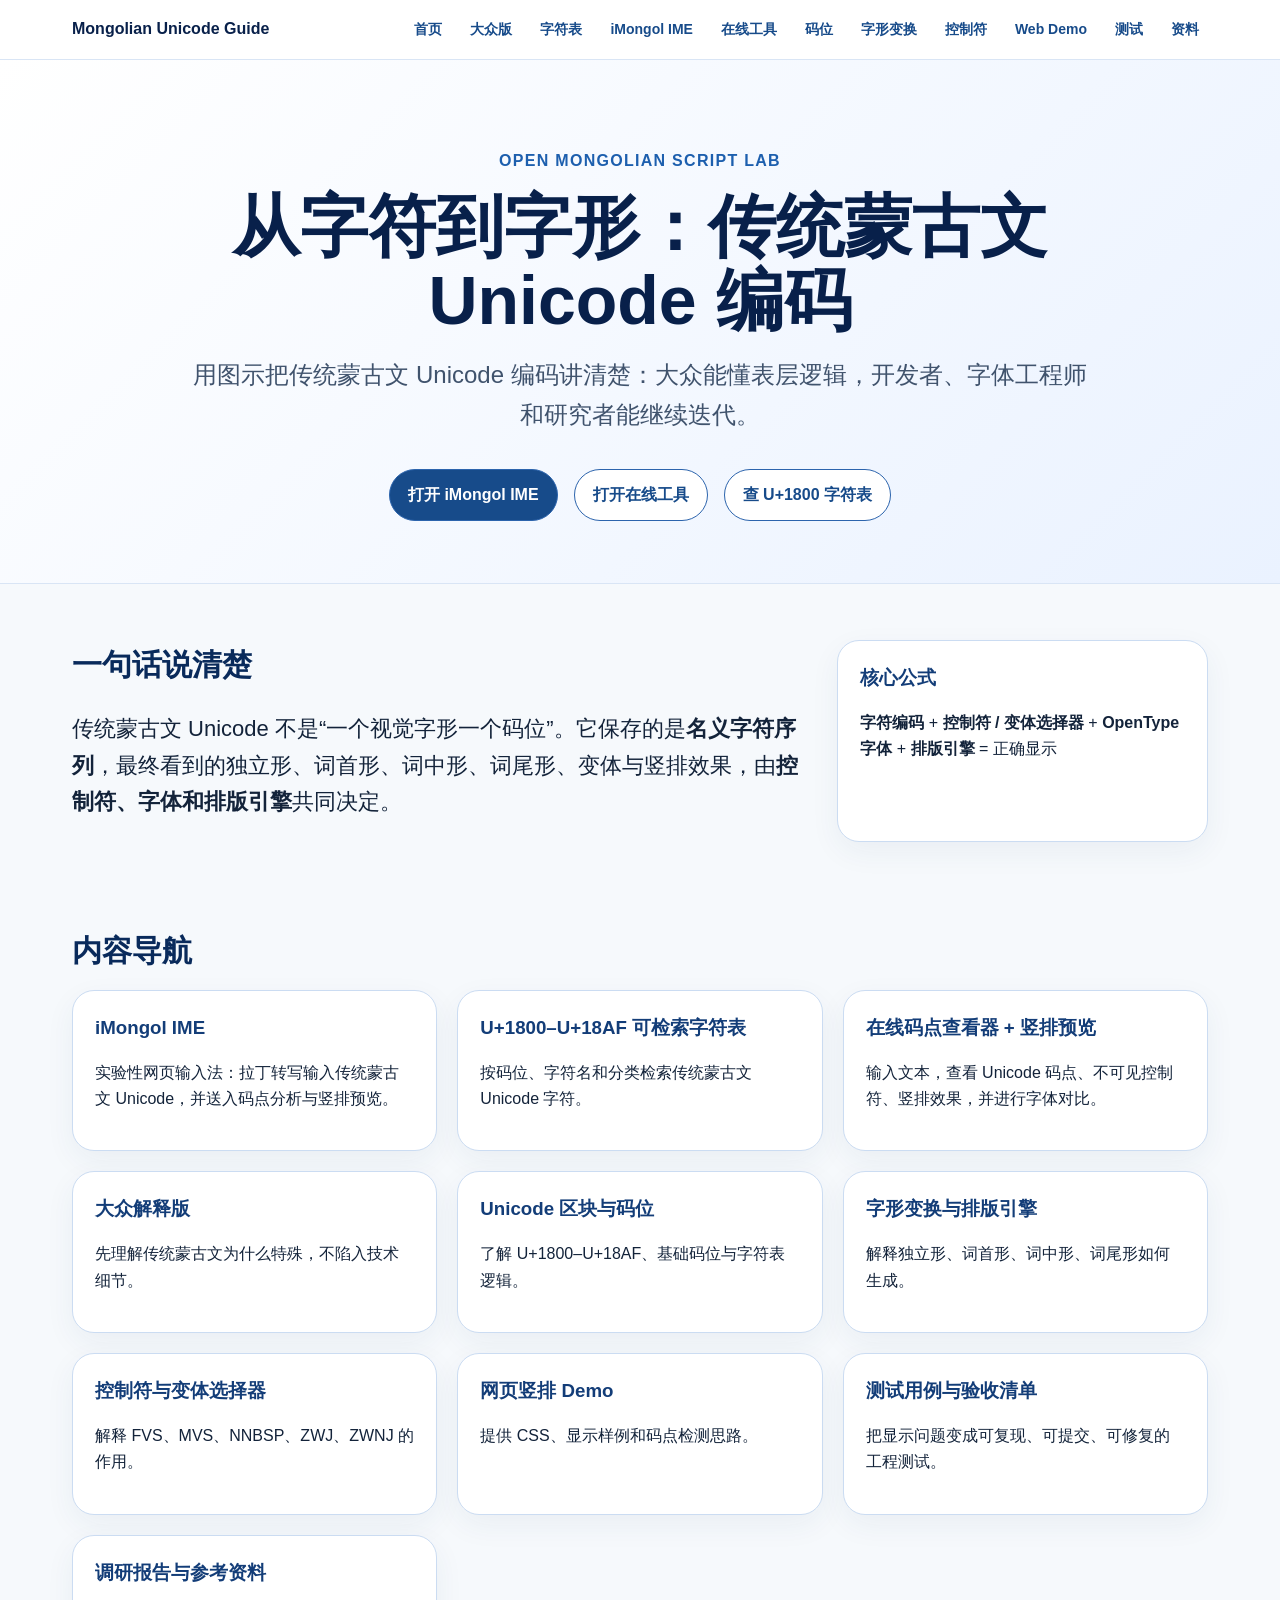
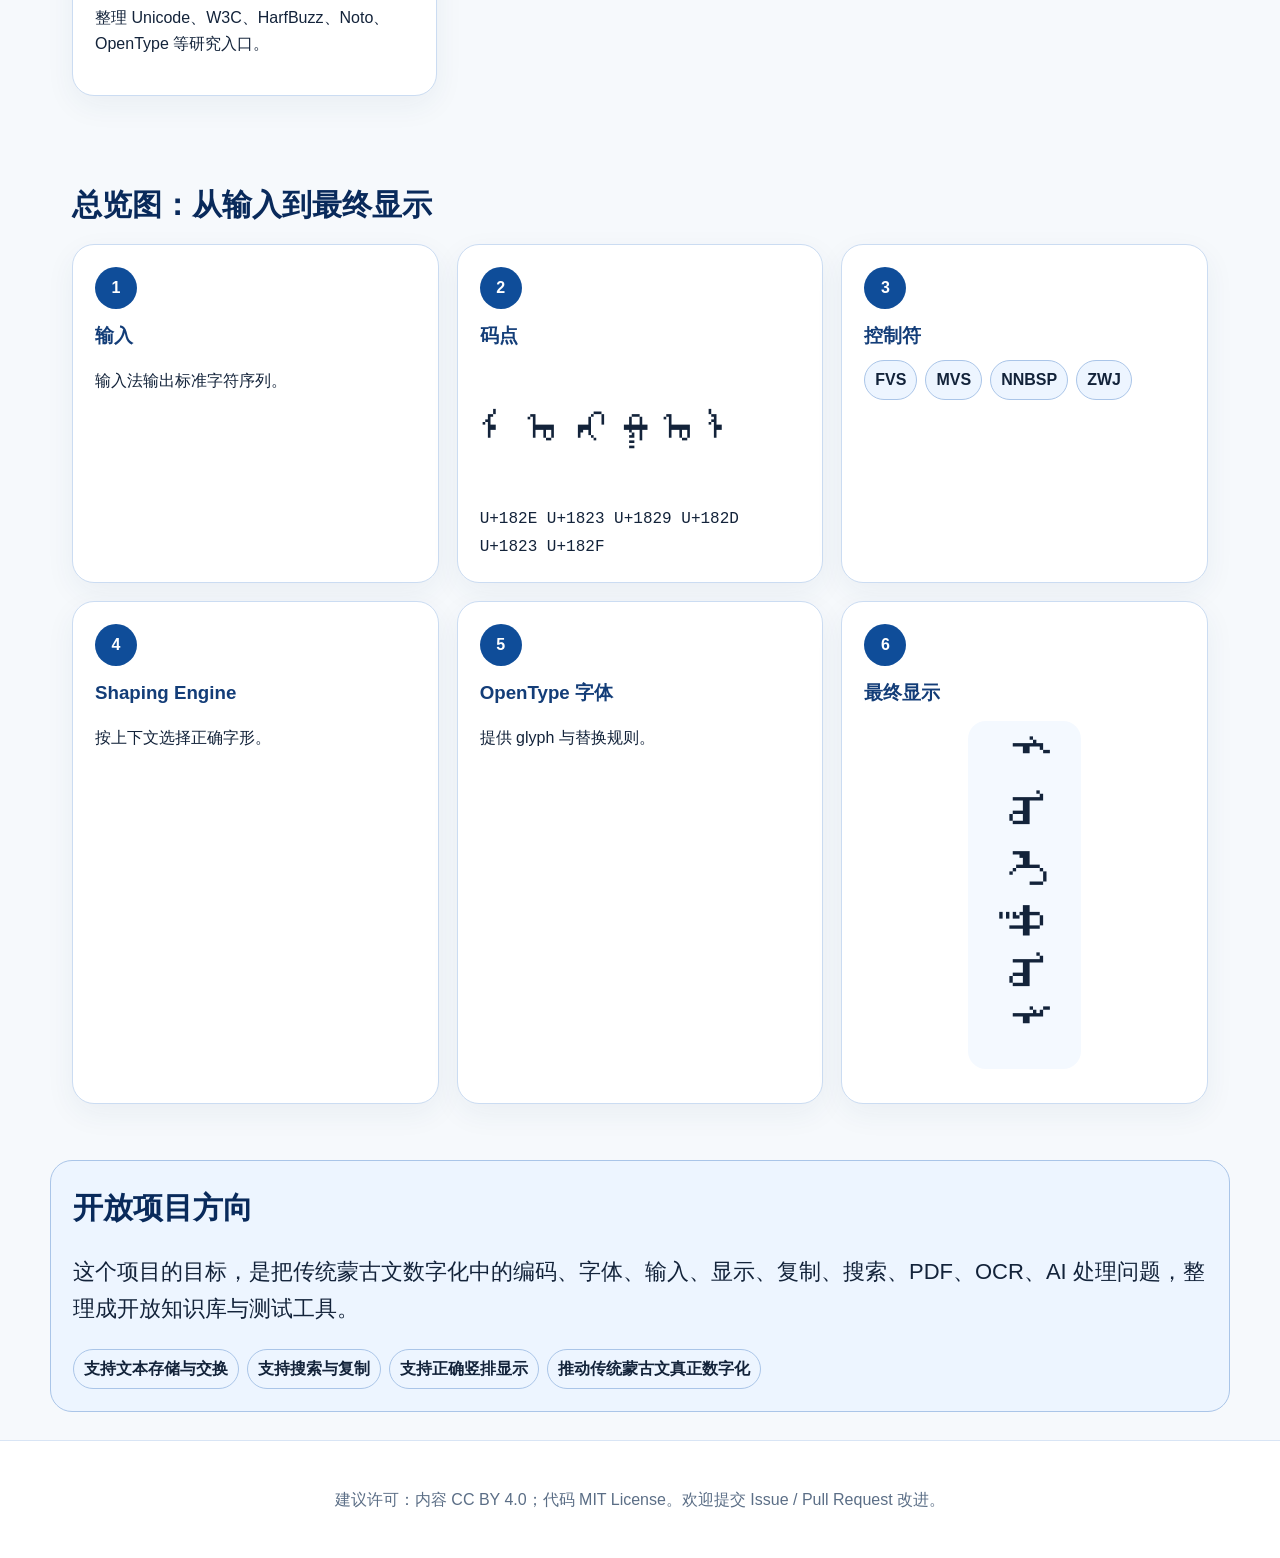
==== commit 1502fd58: "Add iMongol IME to homepage navigation" ====
--- a/index.html
+++ b/index.html
@@ -8,16 +8,16 @@
   <link rel="stylesheet" href="./style.css" />
 </head>
 <body>
-<nav class="site-nav"><div class="site-nav-inner"><a class="brand" href="index.html">Mongolian Unicode Guide</a><div class="nav-links"><a href="index.html">首页</a><a href="pages/beginner.html">大众版</a><a href="pages/char-table.html">字符表</a><a href="pages/tools.html">在线工具</a><a href="pages/unicode-block.html">码位</a><a href="pages/shaping.html">字形变换</a><a href="pages/control-chars.html">控制符</a><a href="pages/web-demo.html">Web Demo</a><a href="pages/test-cases.html">测试</a><a href="pages/research.html">资料</a></div></div></nav>
+<nav class="site-nav"><div class="site-nav-inner"><a class="brand" href="index.html">Mongolian Unicode Guide</a><div class="nav-links"><a href="index.html">首页</a><a href="pages/beginner.html">大众版</a><a href="pages/char-table.html">字符表</a><a href="pages/ime.html">iMongol IME</a><a href="pages/tools.html">在线工具</a><a href="pages/unicode-block.html">码位</a><a href="pages/shaping.html">字形变换</a><a href="pages/control-chars.html">控制符</a><a href="pages/web-demo.html">Web Demo</a><a href="pages/test-cases.html">测试</a><a href="pages/research.html">资料</a></div></div></nav>
 <header class="hero">
   <p class="eyebrow">Open Mongolian Script Lab</p>
   <h1>从字符到字形：传统蒙古文 Unicode 编码</h1>
   <p class="subtitle">用图示把传统蒙古文 Unicode 编码讲清楚：大众能懂表层逻辑，开发者、字体工程师和研究者能继续迭代。</p>
-  <div class="hero-actions"><a href="pages/tools.html" class="btn primary">打开在线工具</a><a href="pages/char-table.html" class="btn">查 U+1800 字符表</a><a href="pages/beginner.html" class="btn">从大众版开始</a></div>
+  <div class="hero-actions"><a href="pages/ime.html" class="btn primary">打开 iMongol IME</a><a href="pages/tools.html" class="btn">打开在线工具</a><a href="pages/char-table.html" class="btn">查 U+1800 字符表</a></div>
 </header>
 <main>
 <section class="section two-col"><div><h2>一句话说清楚</h2><p class="lead">传统蒙古文 Unicode 不是“一个视觉字形一个码位”。它保存的是<strong>名义字符序列</strong>，最终看到的独立形、词首形、词中形、词尾形、变体与竖排效果，由<strong>控制符、字体和排版引擎</strong>共同决定。</p></div><aside class="card"><h3>核心公式</h3><p><strong>字符编码</strong> + <strong>控制符 / 变体选择器</strong> + <strong>OpenType 字体</strong> + <strong>排版引擎</strong> = 正确显示</p></aside></section>
-<section class="section"><h2>内容导航</h2><div class="grid-3"><a class="card card-link" href="pages/char-table.html"><h3>U+1800–U+18AF 可检索字符表</h3><p>按码位、字符名和分类检索传统蒙古文 Unicode 字符。</p></a><a class="card card-link" href="pages/tools.html"><h3>在线码点查看器 + 竖排预览</h3><p>输入文本，查看 Unicode 码点、不可见控制符、竖排效果，并进行字体对比。</p></a><a class="card card-link" href="pages/beginner.html"><h3>大众解释版</h3><p>先理解传统蒙古文为什么特殊，不陷入技术细节。</p></a><a class="card card-link" href="pages/unicode-block.html"><h3>Unicode 区块与码位</h3><p>了解 U+1800–U+18AF、基础码位与字符表逻辑。</p></a><a class="card card-link" href="pages/shaping.html"><h3>字形变换与排版引擎</h3><p>解释独立形、词首形、词中形、词尾形如何生成。</p></a><a class="card card-link" href="pages/control-chars.html"><h3>控制符与变体选择器</h3><p>解释 FVS、MVS、NNBSP、ZWJ、ZWNJ 的作用。</p></a><a class="card card-link" href="pages/web-demo.html"><h3>网页竖排 Demo</h3><p>提供 CSS、显示样例和码点检测思路。</p></a><a class="card card-link" href="pages/test-cases.html"><h3>测试用例与验收清单</h3><p>把显示问题变成可复现、可提交、可修复的工程测试。</p></a><a class="card card-link" href="pages/research.html"><h3>调研报告与参考资料</h3><p>整理 Unicode、W3C、HarfBuzz、Noto、OpenType 等研究入口。</p></a></div></section>
+<section class="section"><h2>内容导航</h2><div class="grid-3"><a class="card card-link" href="pages/ime.html"><h3>iMongol IME</h3><p>实验性网页输入法：拉丁转写输入传统蒙古文 Unicode，并送入码点分析与竖排预览。</p></a><a class="card card-link" href="pages/char-table.html"><h3>U+1800–U+18AF 可检索字符表</h3><p>按码位、字符名和分类检索传统蒙古文 Unicode 字符。</p></a><a class="card card-link" href="pages/tools.html"><h3>在线码点查看器 + 竖排预览</h3><p>输入文本，查看 Unicode 码点、不可见控制符、竖排效果，并进行字体对比。</p></a><a class="card card-link" href="pages/beginner.html"><h3>大众解释版</h3><p>先理解传统蒙古文为什么特殊，不陷入技术细节。</p></a><a class="card card-link" href="pages/unicode-block.html"><h3>Unicode 区块与码位</h3><p>了解 U+1800–U+18AF、基础码位与字符表逻辑。</p></a><a class="card card-link" href="pages/shaping.html"><h3>字形变换与排版引擎</h3><p>解释独立形、词首形、词中形、词尾形如何生成。</p></a><a class="card card-link" href="pages/control-chars.html"><h3>控制符与变体选择器</h3><p>解释 FVS、MVS、NNBSP、ZWJ、ZWNJ 的作用。</p></a><a class="card card-link" href="pages/web-demo.html"><h3>网页竖排 Demo</h3><p>提供 CSS、显示样例和码点检测思路。</p></a><a class="card card-link" href="pages/test-cases.html"><h3>测试用例与验收清单</h3><p>把显示问题变成可复现、可提交、可修复的工程测试。</p></a><a class="card card-link" href="pages/research.html"><h3>调研报告与参考资料</h3><p>整理 Unicode、W3C、HarfBuzz、Noto、OpenType 等研究入口。</p></a></div></section>
 <section class="section"><h2>总览图：从输入到最终显示</h2><div class="pipeline"><article class="step"><span class="num">1</span><h3>输入</h3><p>输入法输出标准字符序列。</p></article><article class="step"><span class="num">2</span><h3>码点</h3><p class="mongolian-row">ᠮᠣᠩᠭᠣᠯ</p><code>U+182E U+1823 U+1829 U+182D U+1823 U+182F</code></article><article class="step"><span class="num">3</span><h3>控制符</h3><div class="chips"><span>FVS</span><span>MVS</span><span>NNBSP</span><span>ZWJ</span></div></article><article class="step"><span class="num">4</span><h3>Shaping Engine</h3><p>按上下文选择正确字形。</p></article><article class="step"><span class="num">5</span><h3>OpenType 字体</h3><p>提供 glyph 与替换规则。</p></article><article class="step"><span class="num">6</span><h3>最终显示</h3><div class="vertical-demo">ᠮᠣᠩᠭᠣᠯ</div></article></div></section>
 <section class="section callout"><h2>开放项目方向</h2><p class="lead">这个项目的目标，是把传统蒙古文数字化中的编码、字体、输入、显示、复制、搜索、PDF、OCR、AI 处理问题，整理成开放知识库与测试工具。</p><div class="chips"><span>支持文本存储与交换</span><span>支持搜索与复制</span><span>支持正确竖排显示</span><span>推动传统蒙古文真正数字化</span></div></section>
 </main><footer><p>建议许可：内容 CC BY 4.0；代码 MIT License。欢迎提交 Issue / Pull Request 改进。</p></footer>
--- a/style.css
+++ b/style.css
@@ -1 +1 @@
-*{box-sizing:border-box}body{margin:0;font-family:-apple-system,BlinkMacSystemFont,"Segoe UI","Noto Sans SC","Noto Sans Mongolian",Arial,sans-serif;color:#13233a;background:#f6f9fc;line-height:1.65}.site-nav{position:sticky;top:0;z-index:10;background:rgba(255,255,255,.94);backdrop-filter:blur(14px);border-bottom:1px solid #d9e5f5}.site-nav-inner{max-width:1180px;margin:0 auto;padding:12px 22px;display:flex;align-items:center;justify-content:space-between;gap:16px}.brand{font-weight:900;color:#08204a;text-decoration:none}.nav-links{display:flex;flex-wrap:wrap;gap:10px}.nav-links a{color:#174b8a;text-decoration:none;font-weight:700;font-size:14px;padding:6px 9px;border-radius:999px}.nav-links a:hover{background:#edf5ff}.hero{background:linear-gradient(135deg,#ffffff,#eaf2ff);padding:72px 24px 56px;text-align:center;border-bottom:1px solid #d9e5f5}.page-hero{background:linear-gradient(135deg,#ffffff,#eaf2ff);padding:54px 24px 40px;border-bottom:1px solid #d9e5f5}.page-hero-inner{max-width:1180px;margin:0 auto}.eyebrow{color:#1d5fae;font-weight:800;letter-spacing:.08em;text-transform:uppercase}.hero h1,.page-hero h1{font-size:clamp(34px,6vw,68px);line-height:1.08;margin:10px auto;max-width:1100px;color:#08204a}.page-hero h1{margin-left:0}.subtitle{font-size:clamp(18px,2vw,24px);max-width:900px;margin:18px auto;color:#40536d}.page-hero .subtitle{margin-left:0}.hero-actions{margin-top:28px}.btn{display:inline-block;margin:6px 8px;padding:12px 18px;border:1px solid #2c64ad;border-radius:999px;color:#174b8a;text-decoration:none;font-weight:700;background:white}.btn.primary{background:#174b8a;color:white}.section{max-width:1180px;margin:28px auto;padding:28px 22px}.two-col{display:grid;grid-template-columns:2fr 1fr;gap:24px}.lead{font-size:22px}.card,.step{background:#fff;border:1px solid #cbdcf2;border-radius:22px;padding:22px;box-shadow:0 10px 30px rgba(26,65,110,.06)}.card-link{display:block;text-decoration:none;color:inherit;transition:.18s transform,.18s box-shadow}.card-link:hover{transform:translateY(-2px);box-shadow:0 16px 36px rgba(26,65,110,.12)}h2{font-size:30px;color:#092a5b;margin:0 0 14px}h3{color:#133d78;margin:0 0 8px}.pipeline{display:grid;grid-template-columns:repeat(3,1fr);gap:18px}.num{display:inline-grid;place-items:center;background:#0f4d99;color:white;border-radius:50%;width:42px;height:42px;font-weight:900;margin-bottom:12px}.mongolian-row{font-size:42px;letter-spacing:.08em}.note{background:#edf5ff;border-left:5px solid #2467b5;padding:8px 12px;border-radius:8px}.chips{display:flex;flex-wrap:wrap;gap:8px}.chips span{background:#edf5ff;border:1px solid #aac5e8;border-radius:999px;padding:6px 10px;font-weight:700}.vertical-demo{writing-mode:vertical-lr;text-orientation:mixed;font-size:54px;min-height:180px;margin:12px auto;padding:12px;background:#f4f9ff;border-radius:18px;width:max-content}.vertical-wide{writing-mode:vertical-lr;text-orientation:mixed;font-size:40px;min-height:260px;padding:18px;background:#f4f9ff;border-radius:18px;width:max-content;border:1px solid #d4e5f8}.grid-2{display:grid;grid-template-columns:repeat(2,1fr);gap:20px}.grid-3{display:grid;grid-template-columns:repeat(3,1fr);gap:20px}.checks li::marker{content:"✓ ";color:#109447;font-weight:900}.danger{border-color:#f0b8b8;background:#fffafa}.danger li::marker{content:"✕ ";color:#d93025;font-weight:900}.forms{display:flex;align-items:center;justify-content:space-between;gap:12px;background:white;border:1px solid #cbdcf2;border-radius:24px;padding:22px;overflow:auto}.forms div{min-width:130px;text-align:center;background:#f7fbff;border:1px solid #d4e5f8;border-radius:18px;padding:14px}.forms b{display:block;font-size:58px}.forms small{display:block;color:#55708f}.flow{display:flex;flex-wrap:wrap;gap:10px;margin:18px 0}.flow span{background:#082b61;color:#fff;border-radius:999px;padding:10px 14px;font-weight:800}.four{display:grid;grid-template-columns:repeat(4,1fr);gap:18px}.table{width:100%;border-collapse:collapse;background:white;border:1px solid #cbdcf2;border-radius:18px;overflow:hidden}.table th,.table td{border-bottom:1px solid #e3edf9;padding:12px;text-align:left;vertical-align:top}.table th{background:#edf5ff;color:#092a5b}pre{background:#081b33;color:#dbeafe;padding:22px;border-radius:18px;overflow:auto}code{font-family:"SFMono-Regular",Consolas,monospace}.sources a{color:#1559a8;font-weight:700}.callout{border:1px solid #aac5e8;background:#edf5ff;border-radius:22px;padding:22px}.next-links{display:flex;flex-wrap:wrap;gap:12px;margin-top:20px}.next-links a{background:#fff;border:1px solid #cbdcf2;border-radius:999px;padding:10px 14px;text-decoration:none;color:#174b8a;font-weight:800}.tool-textarea{width:100%;min-height:180px;border:1px solid #aac5e8;border-radius:18px;padding:16px;font-size:30px;line-height:1.5;font-family:"Noto Sans Mongolian","Mongolian Baiti",serif;background:#fbfdff;color:#08204a;resize:vertical}.tool-actions,.tool-controls{display:flex;flex-wrap:wrap;gap:12px;align-items:center;margin-top:14px}.tool-button{border:1px solid #2c64ad;background:#174b8a;color:#fff;border-radius:999px;padding:10px 14px;font-weight:800;cursor:pointer}.tool-button.ghost{background:#fff;color:#174b8a}.tool-button.mini{padding:6px 10px;font-size:12px}.stats{display:grid;grid-template-columns:repeat(3,1fr);gap:10px;margin:16px 0}.stats div{background:#edf5ff;border:1px solid #cbdcf2;border-radius:18px;padding:14px;text-align:center}.stats strong{display:block;font-size:30px;color:#092a5b}.stats span{font-size:13px;color:#55708f}.table-wrap{overflow:auto}.cp-char{font-size:28px;min-width:70px}.invisible-tag{display:inline-block;background:#fff3cd;color:#7a4b00;border:1px solid #f1d38a;border-radius:999px;padding:3px 8px;font-size:12px;font-weight:900}.debug-view{display:flex;flex-wrap:wrap;gap:8px;min-height:90px;background:#f7fbff;border:1px solid #d4e5f8;border-radius:18px;padding:14px}.debug-token{display:inline-flex;flex-direction:column;align-items:center;justify-content:center;min-width:54px;min-height:54px;background:#fff;border:1px solid #cbdcf2;border-radius:14px;padding:6px;font-size:28px}.debug-token small{font-size:10px;color:#55708f}.debug-token.control{background:#fff3cd;border-color:#f1d38a;color:#7a4b00;font-size:14px;font-weight:900}.preview-grid{display:grid;grid-template-columns:repeat(2,1fr);gap:18px;margin-top:18px}.preview-card{min-height:330px}.preview-box{min-height:220px;max-height:420px;overflow:auto;background:#f7fbff;border:1px solid #d4e5f8;border-radius:18px;padding:18px;color:#092a5b}.tool-controls label{background:#fff;border:1px solid #cbdcf2;border-radius:999px;padding:10px 14px;font-weight:800}.tool-controls input,.tool-controls select{margin-left:8px}.compact-input{min-height:auto;font-size:18px;font-family:inherit}.char-cell{font-size:34px;font-family:"Noto Sans Mongolian","Mongolian Baiti",serif}.char-preview-box{min-height:210px;display:grid;place-items:center;background:#f7fbff;border:1px solid #d4e5f8;border-radius:20px}.char-preview-char{font-size:96px;font-family:"Noto Sans Mongolian","Mongolian Baiti",serif;color:#092a5b}.char-preview-char.muted{font-size:34px;color:#55708f}footer{text-align:center;padding:30px;color:#5b6e86;background:white;border-top:1px solid #d9e5f5}@media(max-width:900px){.two-col,.grid-2,.grid-3,.pipeline,.four,.preview-grid{grid-template-columns:1fr}.hero{text-align:left}.forms{justify-content:flex-start}.site-nav-inner{align-items:flex-start;flex-direction:column}.nav-links a{font-size:13px}.page-hero h1,.hero h1{font-size:38px}.stats{grid-template-columns:1fr}.tool-textarea{font-size:24px}.compact-input{font-size:16px}}
+*{box-sizing:border-box}body{margin:0;font-family:-apple-system,BlinkMacSystemFont,"Segoe UI","Noto Sans SC","Noto Sans Mongolian",Arial,sans-serif;color:#13233a;background:#f6f9fc;line-height:1.65}.site-nav{position:sticky;top:0;z-index:10;background:rgba(255,255,255,.94);backdrop-filter:blur(14px);border-bottom:1px solid #d9e5f5}.site-nav-inner{max-width:1180px;margin:0 auto;padding:12px 22px;display:flex;align-items:center;justify-content:space-between;gap:16px}.brand{font-weight:900;color:#08204a;text-decoration:none}.nav-links{display:flex;flex-wrap:wrap;gap:10px}.nav-links a{color:#174b8a;text-decoration:none;font-weight:700;font-size:14px;padding:6px 9px;border-radius:999px}.nav-links a:hover{background:#edf5ff}.hero{background:linear-gradient(135deg,#ffffff,#eaf2ff);padding:72px 24px 56px;text-align:center;border-bottom:1px solid #d9e5f5}.page-hero{background:linear-gradient(135deg,#ffffff,#eaf2ff);padding:54px 24px 40px;border-bottom:1px solid #d9e5f5}.page-hero-inner{max-width:1180px;margin:0 auto}.eyebrow{color:#1d5fae;font-weight:800;letter-spacing:.08em;text-transform:uppercase}.hero h1,.page-hero h1{font-size:clamp(34px,6vw,68px);line-height:1.08;margin:10px auto;max-width:1100px;color:#08204a}.page-hero h1{margin-left:0}.subtitle{font-size:clamp(18px,2vw,24px);max-width:900px;margin:18px auto;color:#40536d}.page-hero .subtitle{margin-left:0}.hero-actions{margin-top:28px}.btn{display:inline-block;margin:6px 8px;padding:12px 18px;border:1px solid #2c64ad;border-radius:999px;color:#174b8a;text-decoration:none;font-weight:700;background:white}.btn.primary{background:#174b8a;color:white}.section{max-width:1180px;margin:28px auto;padding:28px 22px}.two-col{display:grid;grid-template-columns:2fr 1fr;gap:24px}.lead{font-size:22px}.card,.step{background:#fff;border:1px solid #cbdcf2;border-radius:22px;padding:22px;box-shadow:0 10px 30px rgba(26,65,110,.06)}.card-link{display:block;text-decoration:none;color:inherit;transition:.18s transform,.18s box-shadow}.card-link:hover{transform:translateY(-2px);box-shadow:0 16px 36px rgba(26,65,110,.12)}h2{font-size:30px;color:#092a5b;margin:0 0 14px}h3{color:#133d78;margin:0 0 8px}.pipeline{display:grid;grid-template-columns:repeat(3,1fr);gap:18px}.num{display:inline-grid;place-items:center;background:#0f4d99;color:white;border-radius:50%;width:42px;height:42px;font-weight:900;margin-bottom:12px}.mongolian-row{font-size:42px;letter-spacing:.08em}.note{background:#edf5ff;border-left:5px solid #2467b5;padding:8px 12px;border-radius:8px}.chips{display:flex;flex-wrap:wrap;gap:8px}.chips span{background:#edf5ff;border:1px solid #aac5e8;border-radius:999px;padding:6px 10px;font-weight:700}.vertical-demo{writing-mode:vertical-lr;text-orientation:mixed;font-size:54px;min-height:180px;margin:12px auto;padding:12px;background:#f4f9ff;border-radius:18px;width:max-content}.vertical-wide{writing-mode:vertical-lr;text-orientation:mixed;font-size:40px;min-height:260px;padding:18px;background:#f4f9ff;border-radius:18px;width:max-content;border:1px solid #d4e5f8}.grid-2{display:grid;grid-template-columns:repeat(2,1fr);gap:20px}.grid-3{display:grid;grid-template-columns:repeat(3,1fr);gap:20px}.checks li::marker{content:"✓ ";color:#109447;font-weight:900}.danger{border-color:#f0b8b8;background:#fffafa}.danger li::marker{content:"✕ ";color:#d93025;font-weight:900}.forms{display:flex;align-items:center;justify-content:space-between;gap:12px;background:white;border:1px solid #cbdcf2;border-radius:24px;padding:22px;overflow:auto}.forms div{min-width:130px;text-align:center;background:#f7fbff;border:1px solid #d4e5f8;border-radius:18px;padding:14px}.forms b{display:block;font-size:58px}.forms small{display:block;color:#55708f}.flow{display:flex;flex-wrap:wrap;gap:10px;margin:18px 0}.flow span{background:#082b61;color:#fff;border-radius:999px;padding:10px 14px;font-weight:800}.four{display:grid;grid-template-columns:repeat(4,1fr);gap:18px}.table{width:100%;border-collapse:collapse;background:white;border:1px solid #cbdcf2;border-radius:18px;overflow:hidden}.table th,.table td{border-bottom:1px solid #e3edf9;padding:12px;text-align:left;vertical-align:top}.table th{background:#edf5ff;color:#092a5b}.table tr.focused-row td{background:#fff3cd}.table tr.focused-row-pulse td{animation:focusPulse 1.8s ease-in-out 2}@keyframes focusPulse{0%,100%{box-shadow:inset 0 0 0 0 rgba(23,75,138,0)}50%{box-shadow:inset 0 0 0 4px rgba(23,75,138,.35)}}pre{background:#081b33;color:#dbeafe;padding:22px;border-radius:18px;overflow:auto}code{font-family:"SFMono-Regular",Consolas,monospace}.sources a{color:#1559a8;font-weight:700}.callout{border:1px solid #aac5e8;background:#edf5ff;border-radius:22px;padding:22px}.next-links{display:flex;flex-wrap:wrap;gap:12px;margin-top:20px}.next-links a{background:#fff;border:1px solid #cbdcf2;border-radius:999px;padding:10px 14px;text-decoration:none;color:#174b8a;font-weight:800}.tool-textarea{width:100%;min-height:180px;border:1px solid #aac5e8;border-radius:18px;padding:16px;font-size:30px;line-height:1.5;font-family:"Noto Sans Mongolian","Mongolian Baiti",serif;background:#fbfdff;color:#08204a;resize:vertical}.tool-actions,.tool-controls{display:flex;flex-wrap:wrap;gap:12px;align-items:center;margin-top:14px}.tool-button{display:inline-flex;align-items:center;justify-content:center;border:1px solid #2c64ad;background:#174b8a;color:#fff;border-radius:999px;padding:10px 14px;font-weight:800;cursor:pointer;text-decoration:none}.tool-button.ghost{background:#fff;color:#174b8a}.tool-button.mini{padding:6px 10px;font-size:12px}.tool-button:disabled{opacity:.45;cursor:not-allowed}.tool-button.copied{background:#109447;border-color:#109447;color:#fff}.stats{display:grid;grid-template-columns:repeat(3,1fr);gap:10px;margin:16px 0}.stats div{background:#edf5ff;border:1px solid #cbdcf2;border-radius:18px;padding:14px;text-align:center}.stats strong{display:block;font-size:30px;color:#092a5b}.stats span{font-size:13px;color:#55708f}.table-wrap{overflow:auto}.cp-char{font-size:28px;min-width:70px}.invisible-tag{display:inline-block;background:#fff3cd;color:#7a4b00;border:1px solid #f1d38a;border-radius:999px;padding:3px 8px;font-size:12px;font-weight:900}.debug-view{display:flex;flex-wrap:wrap;gap:8px;min-height:90px;background:#f7fbff;border:1px solid #d4e5f8;border-radius:18px;padding:14px}.debug-token{display:inline-flex;flex-direction:column;align-items:center;justify-content:center;min-width:54px;min-height:54px;background:#fff;border:1px solid #cbdcf2;border-radius:14px;padding:6px;font-size:28px}.debug-token small{font-size:10px;color:#55708f}.debug-token.control{background:#fff3cd;border-color:#f1d38a;color:#7a4b00;font-size:14px;font-weight:900}.preview-grid{display:grid;grid-template-columns:repeat(2,1fr);gap:18px;margin-top:18px}.preview-card{min-height:330px}.preview-box{min-height:220px;max-height:420px;overflow:auto;background:#f7fbff;border:1px solid #d4e5f8;border-radius:18px;padding:18px;color:#092a5b}.tool-controls label{background:#fff;border:1px solid #cbdcf2;border-radius:999px;padding:10px 14px;font-weight:800}.tool-controls input,.tool-controls select{margin-left:8px}.compact-input{min-height:auto;font-size:18px;font-family:inherit}.char-cell{font-size:34px;font-family:"Noto Sans Mongolian","Mongolian Baiti",serif}.char-preview-box{min-height:210px;display:grid;place-items:center;background:#f7fbff;border:1px solid #d4e5f8;border-radius:20px}.char-preview-char{font-size:96px;font-family:"Noto Sans Mongolian","Mongolian Baiti",serif;color:#092a5b}.char-preview-char.muted{font-size:34px;color:#55708f}.latin-ime{font-family:"SFMono-Regular",Consolas,monospace;font-size:24px}.ime-output{min-height:160px;background:#f7fbff;border:1px solid #d4e5f8;border-radius:18px;padding:18px;font-size:44px;font-family:"Noto Sans Mongolian","Mongolian Baiti",serif;line-height:1.6;white-space:pre-wrap}.ime-vertical-preview{writing-mode:vertical-lr;text-orientation:mixed;min-height:260px;max-height:440px;overflow:auto;background:#f7fbff;border:1px solid #d4e5f8;border-radius:18px;padding:18px;font-size:42px;font-family:"Noto Sans Mongolian","Mongolian Baiti",serif;color:#092a5b;white-space:pre-wrap}.char-detail-actions{justify-content:center}.ime-output:empty::before,.ime-vertical-preview:empty::before{content:"ᠮᠣᠩᠭᠣᠯ";opacity:.45}footer{text-align:center;padding:30px;color:#5b6e86;background:white;border-top:1px solid #d9e5f5}@media(max-width:900px){.two-col,.grid-2,.grid-3,.pipeline,.four,.preview-grid{grid-template-columns:1fr}.hero{text-align:left}.forms{justify-content:flex-start}.site-nav-inner{align-items:flex-start;flex-direction:column}.nav-links a{font-size:13px}.page-hero h1,.hero h1{font-size:38px}.stats{grid-template-columns:1fr}.tool-textarea{font-size:24px}.compact-input{font-size:16px}.ime-output{font-size:34px}.ime-vertical-preview{font-size:34px}}
